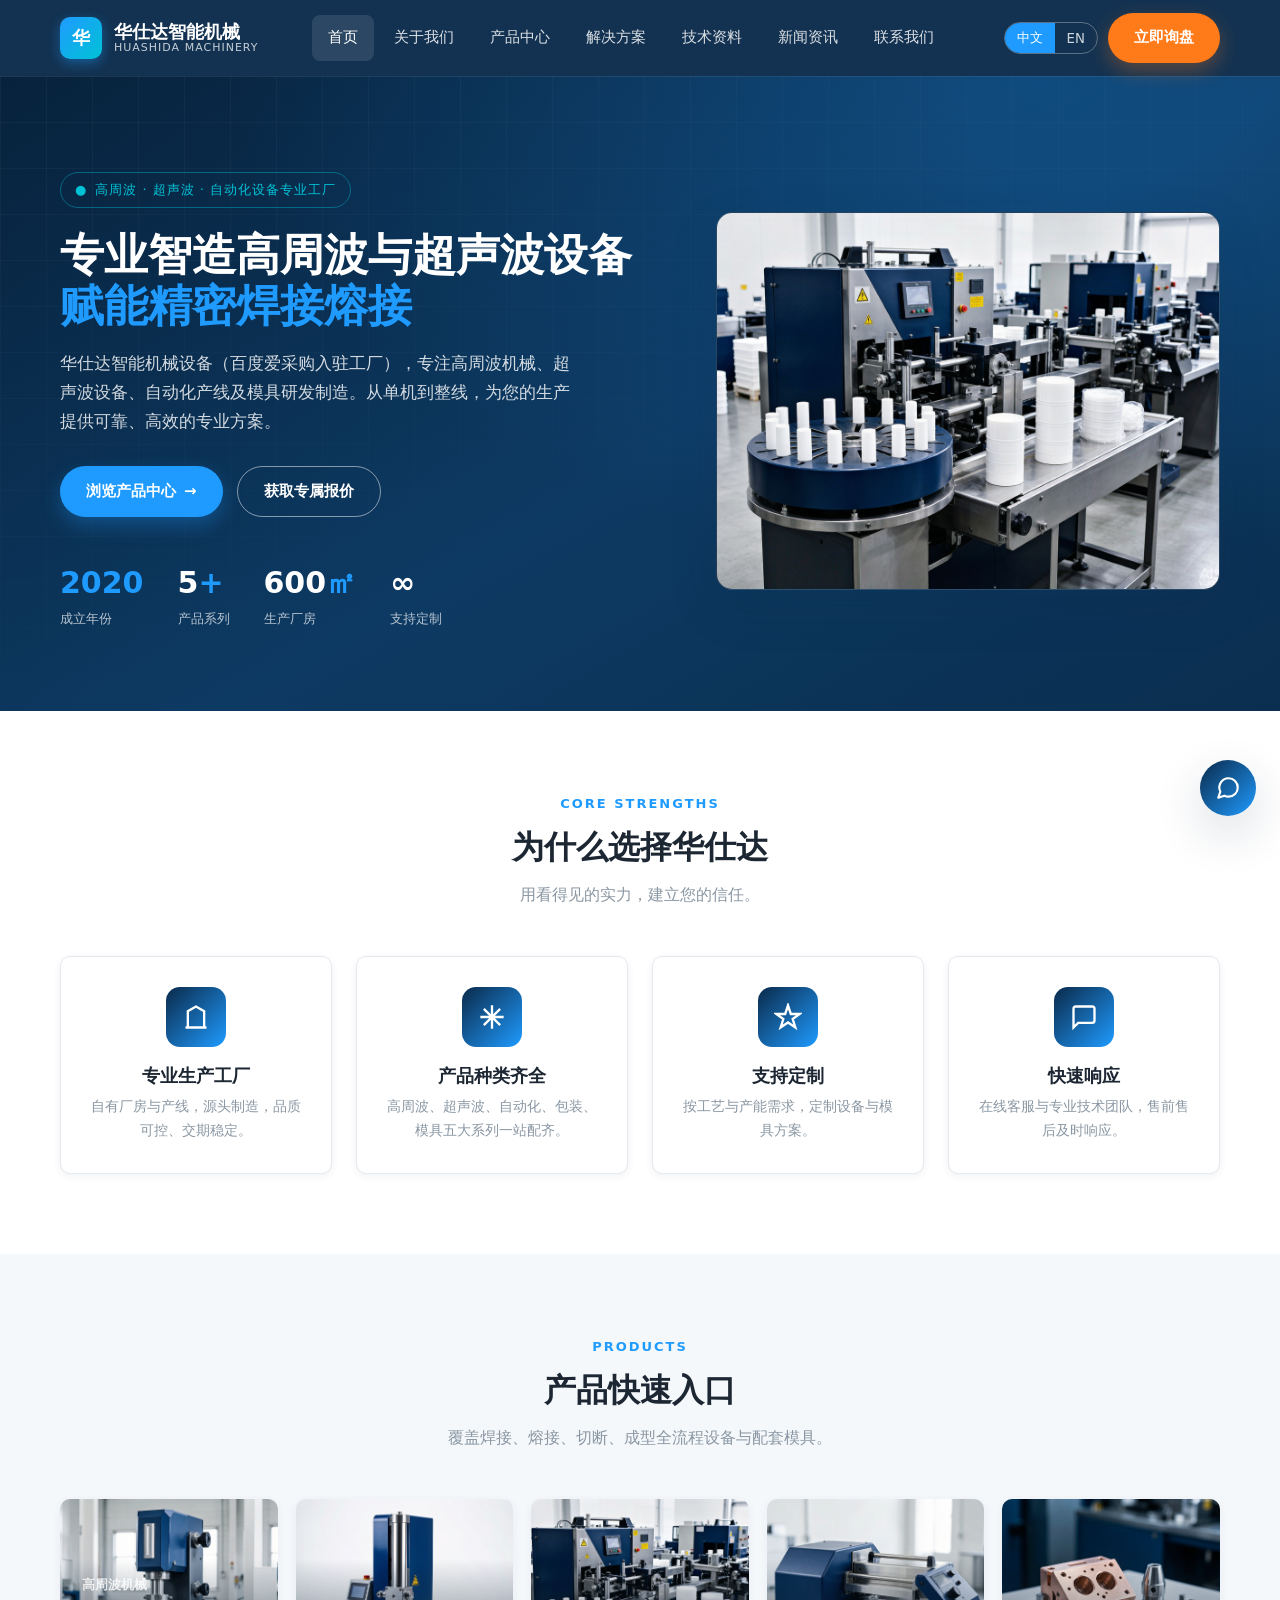
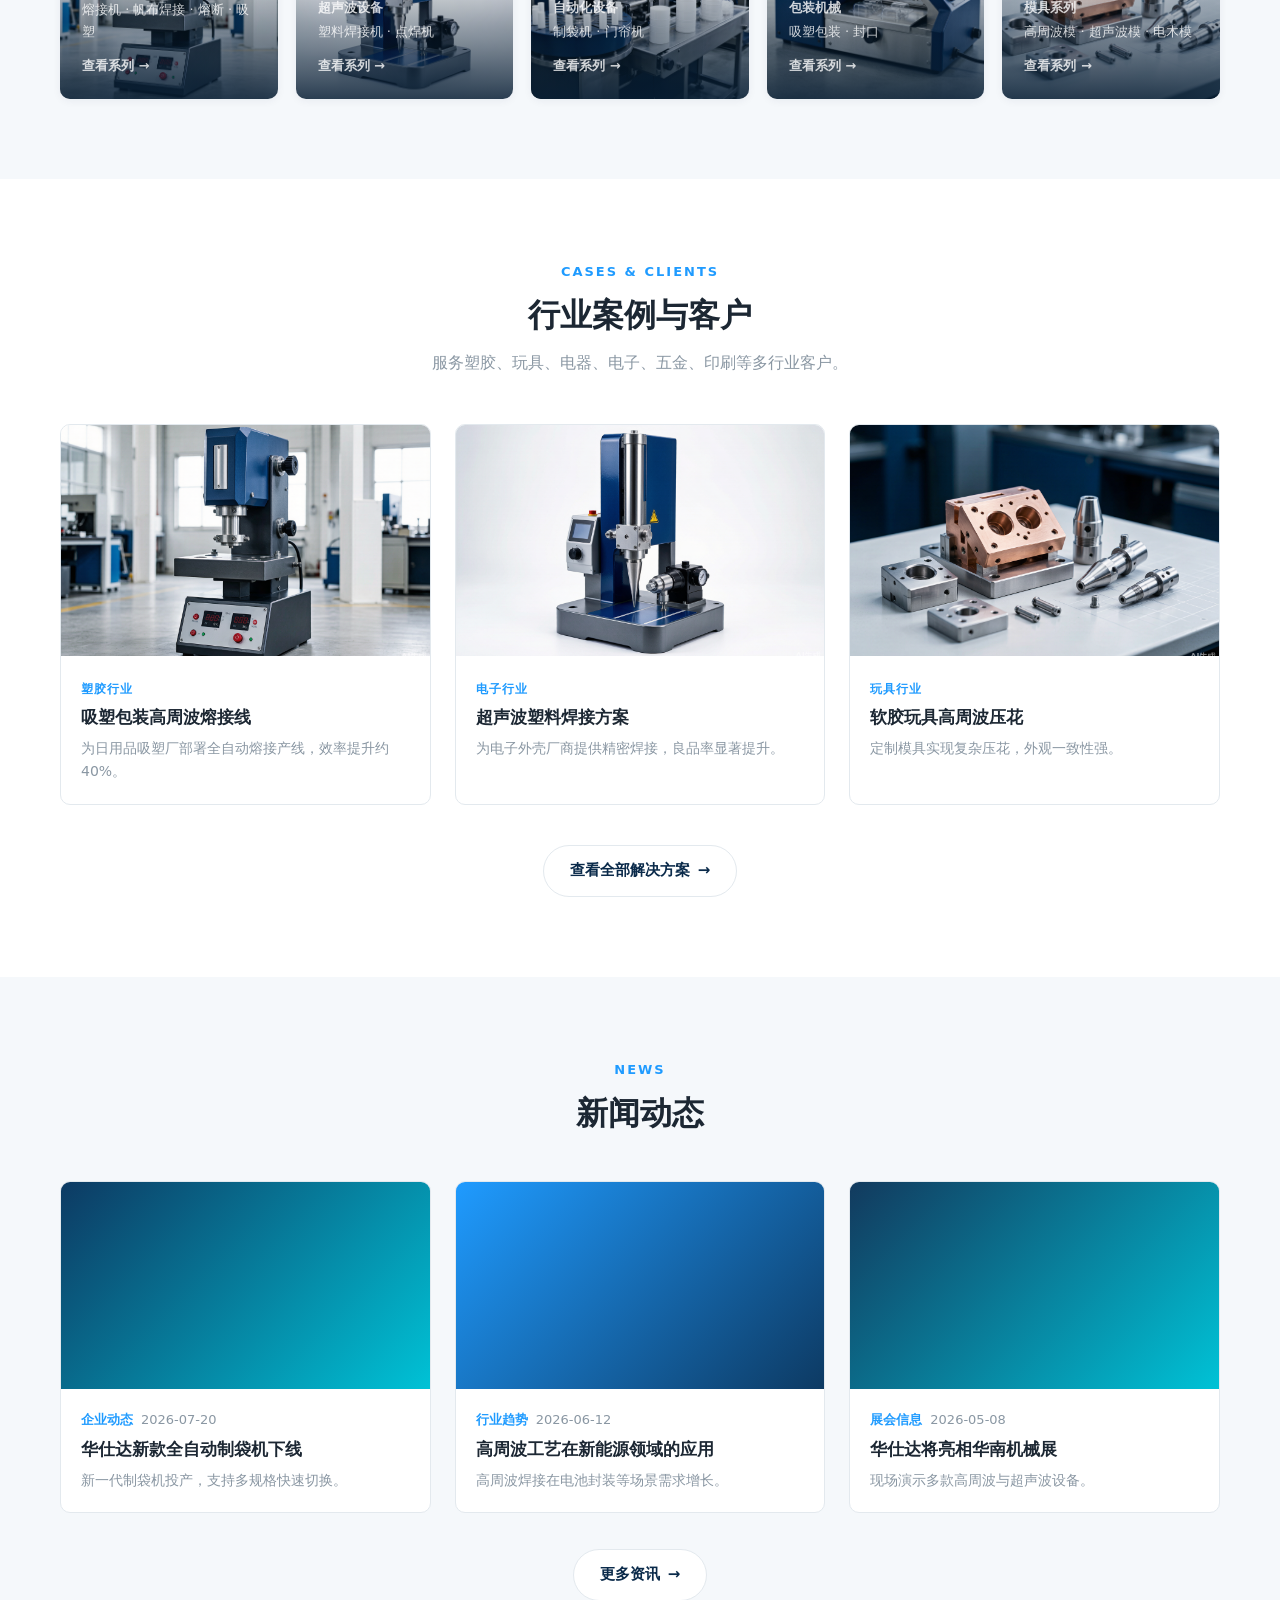
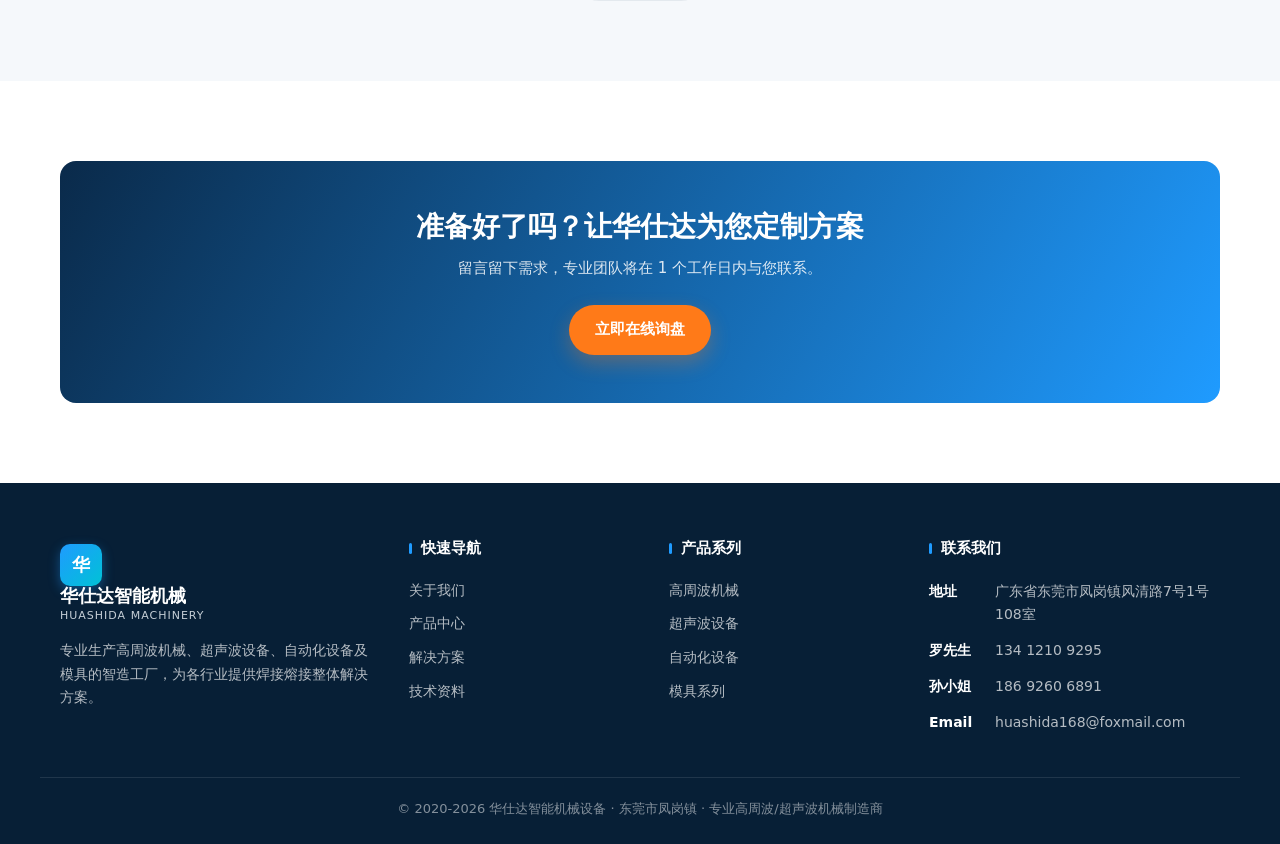
==== index.html @ db38413e "feat: 接入 Decap CMS 可视化后台，内容数据化(products/news/cases/settings)" ====
<!DOCTYPE html>
<html lang="zh-CN">
<head>
  <meta charset="UTF-8">
  <meta name="viewport" content="width=device-width, initial-scale=1.0">
  <title>华仕达智能机械设备 | 高周波/超声波机械与模具专业生产厂家</title>
  <meta name="keywords" content="高周波机械,超声波设备,自动化设备,模具,吸塑包装机,塑料焊接机,华仕达,东莞机械厂">
  <meta name="description" content="华仕达智能机械设备——专业生产高周波机械、超声波设备、自动化设备及各类模具的工厂。产品齐全、支持定制，为塑胶、玩具、电器、电子等行业提供焊接熔接解决方案。">
  <link rel="stylesheet" href="css/style.css">
</head>
<body class="lang-zh">

  <!-- ===== Header ===== -->
  <header class="site-header">
    <div class="container nav">
      <a class="brand" href="index.html">
        <span class="brand__logo">华</span>
        <span class="brand__name">华仕达智能机械<small>HUASHIDA MACHINERY</small></span>
      </a>
      <nav class="nav__menu" id="navMenu">
        <a href="index.html" class="is-active"><span data-zh>首页</span><span data-en>Home</span></a>
        <a href="about.html"><span data-zh>关于我们</span><span data-en>About</span></a>
        <a href="products.html"><span data-zh>产品中心</span><span data-en>Products</span></a>
        <a href="solutions.html"><span data-zh>解决方案</span><span data-en>Solutions</span></a>
        <a href="resources.html"><span data-zh>技术资料</span><span data-en>Resources</span></a>
        <a href="news.html"><span data-zh>新闻资讯</span><span data-en>News</span></a>
        <a href="contact.html"><span data-zh>联系我们</span><span data-en>Contact</span></a>
      </nav>
      <div class="nav__tools">
        <div class="lang-toggle" id="langToggle">
          <button data-lang="zh" class="is-active">中文</button>
          <button data-lang="en">EN</button>
        </div>
        <a href="contact.html" class="btn btn--accent"><span data-zh>立即询盘</span><span data-en>Inquiry</span></a>
        <button class="nav__toggle" id="navToggle" aria-label="菜单"><span></span><span></span><span></span></button>
      </div>
    </div>
  </header>

  <!-- ===== Hero ===== -->
  <section class="hero">
    <div class="container hero__grid">
      <div class="hero__text">
        <span class="hero__tag">● <span data-zh>高周波 · 超声波 · 自动化设备专业工厂</span><span data-en>HF / Ultrasonic / Automation Equipment Factory</span></span>
        <h1><span data-zh>专业智造高周波与超声波设备</span><span data-en>Professional HF &amp; Ultrasonic Machinery</span><br><span class="hl" data-zh>赋能精密焊接熔接</span><span class="hl" data-en>Empowering Precision Welding</span></h1>
        <p class="hero__sub"><span data-zh>华仕达智能机械设备（百度爱采购入驻工厂），专注高周波机械、超声波设备、自动化产线及模具研发制造。从单机到整线，为您的生产提供可靠、高效的专业方案。</span><span data-en>Huashida — a Baidu AiProcurement-listed factory — delivers HF welding machines, ultrasonic equipment, automation lines &amp; precision tooling; reliable, efficient solutions from single units to full production lines.</span></p>
        <div class="hero__actions">
          <a href="products.html" class="btn btn--primary"><span data-zh>浏览产品中心</span><span data-en>Explore Products</span> →</a>
          <a href="contact.html" class="btn btn--outline-light"><span data-zh>获取专属报价</span><span data-en>Get a Quote</span></a>
        </div>
        <div class="hero__stats">
          <div><div class="num"><span>2020</span></div><div class="lbl"><span data-zh>成立年份</span><span data-en>Established</span></div></div>
          <div><div class="num">5<span>+</span></div><div class="lbl"><span data-zh>产品系列</span><span data-en>Product Lines</span></div></div>
          <div><div class="num">600<span>㎡</span></div><div class="lbl"><span data-zh>生产厂房</span><span data-en>Workshop</span></div></div>
          <div><div class="num">∞<span></span></div><div class="lbl"><span data-zh>支持定制</span><span data-en>Custom Build</span></div></div>
        </div>
      </div>
      <div class="hero__visual">
        <img class="scene-svg" src="assets/images/automation.png" alt="华仕达智能机械自动化生产线实景">
      </div>
    </div>
  </section>

  <!-- ===== 核心优势 ===== -->
  <section class="section">
    <div class="container">
      <div class="section-head">
        <span class="eyebrow">CORE STRENGTHS</span>
        <h2><span data-zh>为什么选择华仕达</span><span data-en>Why Huashida</span></h2>
        <p><span data-zh>用看得见的实力，建立您的信任。</span><span data-en>Trust built on visible strength.</span></p>
      </div>
      <div class="adv-grid">
        <div class="adv-card">
          <div class="adv-card__icon">
            <svg width="28" height="28" viewBox="0 0 24 24" fill="none" stroke="currentColor" stroke-width="2"><path d="M3 21h18M5 21V7l7-4 7 4v14M9 9h.01M15 9h.01M9 13h.01M15 13h.01"/></svg>
          </div>
          <h3><span data-zh>专业生产工厂</span><span data-en>Factory Direct</span></h3>
          <p><span data-zh>自有厂房与产线，源头制造，品质可控、交期稳定。</span><span data-en>Own workshop &amp; lines — controllable quality, stable lead time.</span></p>
        </div>
        <div class="adv-card">
          <div class="adv-card__icon">
            <svg width="28" height="28" viewBox="0 0 24 24" fill="none" stroke="currentColor" stroke-width="2"><path d="M12 2v20M2 12h20M5 5l14 14M19 5L5 19"/></svg>
          </div>
          <h3><span data-zh>产品种类齐全</span><span data-en>Full Range</span></h3>
          <p><span data-zh>高周波、超声波、自动化、包装、模具五大系列一站配齐。</span><span data-en>HF, ultrasonic, automation, packaging &amp; tooling — all in one place.</span></p>
        </div>
        <div class="adv-card">
          <div class="adv-card__icon">
            <svg width="28" height="28" viewBox="0 0 24 24" fill="none" stroke="currentColor" stroke-width="2"><path d="M12 2l2.4 7.4H22l-6 4.3 2.3 7.3L12 16.7 5.7 21l2.3-7.3-6-4.3h7.6z"/></svg>
          </div>
          <h3><span data-zh>支持定制</span><span data-en>Custom Build</span></h3>
          <p><span data-zh>按工艺与产能需求，定制设备与模具方案。</span><span data-en>Tailored machines &amp; molds for your process and capacity.</span></p>
        </div>
        <div class="adv-card">
          <div class="adv-card__icon">
            <svg width="28" height="28" viewBox="0 0 24 24" fill="none" stroke="currentColor" stroke-width="2"><path d="M21 15a2 2 0 01-2 2H7l-4 4V5a2 2 0 012-2h14a2 2 0 012 2z"/></svg>
          </div>
          <h3><span data-zh>快速响应</span><span data-en>Fast Support</span></h3>
          <p><span data-zh>在线客服与专业技术团队，售前售后及时响应。</span><span data-en>Online service &amp; expert team — quick pre/post-sale response.</span></p>
        </div>
      </div>
    </div>
  </section>

  <!-- ===== 产品快速入口 ===== -->
  <section class="section section--soft">
    <div class="container">
      <div class="section-head">
        <span class="eyebrow">PRODUCTS</span>
        <h2><span data-zh>产品快速入口</span><span data-en>Product Categories</span></h2>
        <p><span data-zh>覆盖焊接、熔接、切断、成型全流程设备与配套模具。</span><span data-en>Full-process equipment &amp; tooling for welding, cutting and forming.</span></p>
      </div>
      <div class="cat-grid">
        <a class="cat-card" href="products.html#hf">
          <div class="cat-card__bg"><svg viewBox="0 0 200 200" preserveAspectRatio="none"><rect width="200" height="200" fill="#0d3a63"/><circle cx="160" cy="40" r="60" fill="#1f9bff" opacity=".25"/></svg></div>
          <div class="cat-card__ov"></div>
          <h3><span data-zh>高周波机械</span><span data-en>HF Machines</span></h3>
          <span><span data-zh>熔接机 · 帆布焊接 · 熔断 · 吸塑</span><span data-en>Welders · Canvas · Cutting · Blister</span></span>
          <i><span data-zh>查看系列 →</span><span data-en>View →</span></i>
        </a>
        <a class="cat-card" href="products.html#ultrasonic">
          <div class="cat-card__bg"><svg viewBox="0 0 200 200" preserveAspectRatio="none"><rect width="200" height="200" fill="#123a5e"/><circle cx="40" cy="160" r="60" fill="#00c2d6" opacity=".25"/></svg></div>
          <div class="cat-card__ov"></div>
          <h3><span data-zh>超声波设备</span><span data-en>Ultrasonic</span></h3>
          <span><span data-zh>塑料焊接机 · 点焊机</span><span data-en>Plastic Welder · Spot</span></span>
          <i><span data-zh>查看系列 →</span><span data-en>View →</span></i>
        </a>
        <a class="cat-card" href="products.html#auto">
          <div class="cat-card__bg"><svg viewBox="0 0 200 200" preserveAspectRatio="none"><rect width="200" height="200" fill="#0d3a63"/><circle cx="100" cy="100" r="70" fill="#1f9bff" opacity=".2"/></svg></div>
          <div class="cat-card__ov"></div>
          <h3><span data-zh>自动化设备</span><span data-en>Automation</span></h3>
          <span><span data-zh>制袋机 · 门帘机</span><span data-en>Bag Maker · Door</span></span>
          <i><span data-zh>查看系列 →</span><span data-en>View →</span></i>
        </a>
        <a class="cat-card" href="products.html#pack">
          <div class="cat-card__bg"><svg viewBox="0 0 200 200" preserveAspectRatio="none"><rect width="200" height="200" fill="#123a5e"/><circle cx="160" cy="160" r="60" fill="#00c2d6" opacity=".22"/></svg></div>
          <div class="cat-card__ov"></div>
          <h3><span data-zh>包装机械</span><span data-en>Packaging</span></h3>
          <span><span data-zh>吸塑包装 · 封口</span><span data-en>Blister Pack · Seal</span></span>
          <i><span data-zh>查看系列 →</span><span data-en>View →</span></i>
        </a>
        <a class="cat-card" href="products.html#mold">
          <div class="cat-card__bg"><svg viewBox="0 0 200 200" preserveAspectRatio="none"><rect width="200" height="200" fill="#0d3a63"/><circle cx="40" cy="40" r="60" fill="#1f9bff" opacity=".22"/></svg></div>
          <div class="cat-card__ov"></div>
          <h3><span data-zh>模具系列</span><span data-en>Tooling</span></h3>
          <span><span data-zh>高周波模 · 超声波模 · 电木模</span><span data-en>HF / Ultra / Bakelite</span></span>
          <i><span data-zh>查看系列 →</span><span data-en>View →</span></i>
        </a>
      </div>
    </div>
  </section>

  <!-- ===== 案例 / 客户预览 ===== -->
  <section class="section">
    <div class="container">
      <div class="section-head">
        <span class="eyebrow">CASES &amp; CLIENTS</span>
        <h2><span data-zh>行业案例与客户</span><span data-en>Cases &amp; Clients</span></h2>
        <p><span data-zh>服务塑胶、玩具、电器、电子、五金、印刷等多行业客户。</span><span data-en>Serving plastics, toys, appliances, electronics, hardware &amp; printing.</span></p>
      </div>
      <div class="case-grid">
        <div class="case-card">
          <div class="case-card__thumb"><svg viewBox="0 0 320 200" preserveAspectRatio="none"><rect width="320" height="200" fill="#0d3a63"/><rect x="40" y="60" width="240" height="90" rx="8" fill="#1f9bff" opacity=".3"/><circle cx="160" cy="105" r="30" fill="#00c2d6"/></svg></div>
          <div class="case-card__body">
            <span class="ind"><span data-zh>塑胶行业</span><span data-en>Plastics</span></span>
            <h3><span data-zh>吸塑包装高周波熔接线</span><span data-en>Blister Welding Line</span></h3>
            <p><span data-zh>为日用品吸塑厂部署全自动熔接产线，效率提升约40%。</span><span data-en>Auto welding line for a blister plant — ~40% efficiency gain.</span></p>
          </div>
        </div>
        <div class="case-card">
          <div class="case-card__thumb"><svg viewBox="0 0 320 200" preserveAspectRatio="none"><rect width="320" height="200" fill="#123a5e"/><rect x="60" y="50" width="60" height="100" rx="6" fill="#1f9bff" opacity=".35"/><rect x="140" y="70" width="60" height="80" rx="6" fill="#00c2d6" opacity=".5"/><rect x="220" y="90" width="50" height="60" rx="6" fill="#c5ced6"/></svg></div>
          <div class="case-card__body">
            <span class="ind"><span data-zh>电子行业</span><span data-en>Electronics</span></span>
            <h3><span data-zh>超声波塑料焊接方案</span><span data-en>Ultrasonic Welding</span></h3>
            <p><span data-zh>为电子外壳厂商提供精密焊接，良品率显著提升。</span><span data-en>Precision welding for enclosures — higher yield rate.</span></p>
          </div>
        </div>
        <div class="case-card">
          <div class="case-card__thumb"><svg viewBox="0 0 320 200" preserveAspectRatio="none"><rect width="320" height="200" fill="#0d3a63"/><path d="M40 150 L110 70 L180 150 Z" fill="#1f9bff" opacity=".3"/><path d="M150 150 L220 80 L290 150 Z" fill="#00c2d6" opacity=".45"/></svg></div>
          <div class="case-card__body">
            <span class="ind"><span data-zh>玩具行业</span><span data-en>Toys</span></span>
            <h3><span data-zh>软胶玩具高周波压花</span><span data-en>Soft Toy Embossing</span></h3>
            <p><span data-zh>定制模具实现复杂压花，外观一致性强。</span><span data-en>Custom molds for complex embossing with consistent finish.</span></p>
          </div>
        </div>
      </div>

      <div style="text-align:center;margin-top:40px">
        <a href="solutions.html" class="btn btn--ghost"><span data-zh>查看全部解决方案</span><span data-en>All Solutions</span> →</a>
      </div>
    </div>
  </section>

  <!-- ===== 新闻动态摘要 ===== -->
  <section class="section section--soft">
    <div class="container">
      <div class="section-head">
        <span class="eyebrow">NEWS</span>
        <h2><span data-zh>新闻动态</span><span data-en>Latest News</span></h2>
      </div>
      <div class="news-grid">
        <div class="news-card">
          <div class="news-card__thumb"></div>
          <div class="news-card__body">
            <div class="news-card__meta"><span class="tag"><span data-zh>企业动态</span><span data-en>News</span></span>2026-07-20</div>
            <h3><span data-zh>华仕达新款全自动制袋机下线</span><span data-en>New Auto Bag Maker Released</span></h3>
            <p><span data-zh>新一代制袋机投产，支持多规格快速切换。</span><span data-en>New bag maker supports fast multi-spec switching.</span></p>
          </div>
        </div>
        <div class="news-card">
          <div class="news-card__thumb" style="background:linear-gradient(135deg,#1f9bff,#0d3a63)"></div>
          <div class="news-card__body">
            <div class="news-card__meta"><span class="tag"><span data-zh>行业趋势</span><span data-en>Trend</span></span>2026-06-12</div>
            <h3><span data-zh>高周波工艺在新能源领域的应用</span><span data-en>HF in New Energy</span></h3>
            <p><span data-zh>高周波焊接在电池封装等场景需求增长。</span><span data-en>HF welding demand grows in battery packaging.</span></p>
          </div>
        </div>
        <div class="news-card">
          <div class="news-card__thumb" style="background:linear-gradient(135deg,#123a5e,#00c2d6)"></div>
          <div class="news-card__body">
            <div class="news-card__meta"><span class="tag"><span data-zh>展会信息</span><span data-en>Expo</span></span>2026-05-08</div>
            <h3><span data-zh>华仕达将亮相华南机械展</span><span data-en>At South China Machinery Expo</span></h3>
            <p><span data-zh>现场演示多款高周波与超声波设备。</span><span data-en>Live demos of HF &amp; ultrasonic machines on site.</span></p>
          </div>
        </div>
      </div>
      <div style="text-align:center;margin-top:36px">
        <a href="news.html" class="btn btn--ghost"><span data-zh>更多资讯</span><span data-en>More News</span> →</a>
      </div>
    </div>
  </section>

  <!-- ===== CTA ===== -->
  <section class="section">
    <div class="container">
      <div class="cta-band">
        <h2><span data-zh>准备好了吗？让华仕达为您定制方案</span><span data-en>Ready? Let Huashida Build Your Solution</span></h2>
        <p><span data-zh>留言留下需求，专业团队将在 1 个工作日内与您联系。</span><span data-en>Leave your request — our team replies within 1 business day.</span></p>
        <a href="contact.html" class="btn btn--accent"><span data-zh>立即在线询盘</span><span data-en>Inquire Now</span></a>
      </div>
    </div>
  </section>

  <!-- ===== Footer ===== -->
  <footer class="site-footer">
    <div class="container footer-grid">
      <div class="footer-about">
        <a class="brand" href="index.html" style="color:#fff">
          <span class="brand__logo">华</span>
          <span class="brand__name">华仕达智能机械<small>HUASHIDA MACHINERY</small></span>
        </a>
        <p><span data-zh>专业生产高周波机械、超声波设备、自动化设备及模具的智造工厂，为各行业提供焊接熔接整体解决方案。</span><span data-en>A smart factory for HF machines, ultrasonic equipment, automation and tooling.</span></p>
      </div>
      <div>
        <h4><span data-zh>快速导航</span><span data-en>Navigation</span></h4>
        <a href="about.html"><span data-zh>关于我们</span><span data-en>About</span></a>
        <a href="products.html"><span data-zh>产品中心</span><span data-en>Products</span></a>
        <a href="solutions.html"><span data-zh>解决方案</span><span data-en>Solutions</span></a>
        <a href="resources.html"><span data-zh>技术资料</span><span data-en>Resources</span></a>
      </div>
      <div>
        <h4><span data-zh>产品系列</span><span data-en>Products</span></h4>
        <a href="products.html#hf"><span data-zh>高周波机械</span><span data-en>HF Machines</span></a>
        <a href="products.html#ultrasonic"><span data-zh>超声波设备</span><span data-en>Ultrasonic</span></a>
        <a href="products.html#auto"><span data-zh>自动化设备</span><span data-en>Automation</span></a>
        <a href="products.html#mold"><span data-zh>模具系列</span><span data-en>Tooling</span></a>
      </div>
      <div class="footer-contact">
        <h4><span data-zh>联系我们</span><span data-en>Contact</span></h4>
        <div class="row"><b><span data-zh>地址</span><span data-en>Addr</span></b><span><span data-zh>广东东莞凤岗镇</span><span data-en>Fenggang, Dongguan, GD</span></span></div>
        <div class="row"><b><span data-zh>罗先生</span><span data-en>Mr. Luo</span></b><span>134 1210 9295</span></div>
        <div class="row"><b><span data-zh>孙小姐</span><span data-en>Ms. Sun</span></b><span>186 9260 6891</span></div>
        <div class="row"><b>Email</b><span>huashida168@foxmail.com</span></div>
      </div>
    </div>
    <div class="container footer-bottom">
      <span data-zh>© 2020-2026 华仕达智能机械设备 · 东莞市凤岗镇 · 专业高周波/超声波机械制造商</span><span data-en>© 2020-2026 Huashida Machinery · Fenggang, Dongguan · HF/Ultrasonic Maker</span>
    </div>
  </footer>

  <!-- 询盘弹窗 -->
  <div class="modal-mask" id="inquiryModal">
    <div class="modal">
      <button class="modal__close" data-close="inquiryModal">&times;</button>
      <h3><span data-zh>产品询盘</span><span data-en>Product Inquiry</span></h3>
      <p class="sub"><span data-zh>留下联系方式，我们尽快与您对接。</span><span data-en>Leave your contact — we'll reach you soon.</span></p>
      <span class="prod-name" id="modalProdName"></span>
      <form id="inquiryForm">
        <div class="field"><label><span data-zh>姓名</span><span data-en>Name</span> <span class="req">*</span></label><input name="name" required></div>
        <div class="field"><label><span data-zh>电话/微信</span><span data-en>Phone</span> <span class="req">*</span></label><input name="phone" required></div>
        <div class="field"><label><span data-zh>需求说明</span><span data-en>Requirement</span></label><textarea name="msg" placeholder=""></textarea></div>
        <button type="submit" class="btn btn--primary btn--block"><span data-zh>提交询盘</span><span data-en>Submit</span></button>
      </form>
    </div>
  </div>

  <button class="to-top" id="toTop" aria-label="返回顶部">↑</button>
  <div class="toast" id="toast"></div>

  <script src="js/cms.js"></script>
  <script src="js/main.js"></script>
</body>
</html>
---- css/style.css ----
/* ============================================================
   华仕达智能机械设备 · 全局样式
   配色：深蓝 + 金属灰/银灰 + 科技蓝点缀
   设计调性：专业、沉稳、科技感
   ============================================================ */

:root {
  /* 主色 */
  --c-deep: #0a2a4a;          /* 深蓝 */
  --c-deep-2: #0d3a63;        /* 深蓝次级 */
  --c-navy: #123a5e;          /* 导航蓝 */
  --c-steel: #6b7c8c;         /* 金属灰 */
  --c-silver: #c5ced6;        /* 银灰 */
  --c-silver-2: #e8edf1;      /* 浅银灰背景 */
  --c-tech: #1f9bff;          /* 科技蓝 */
  --c-tech-2: #00c2d6;        /* 青蓝点缀 */
  --c-accent: #ff7a18;        /* 行动强调(询价/CTA) */

  --c-ink: #1c2733;           /* 正文深色 */
  --c-body: #46535f;          /* 正文 */
  --c-muted: #8a97a3;         /* 次要文字 */
  --c-line: #e3e9ee;          /* 分割线 */
  --c-bg: #ffffff;
  --c-bg-soft: #f5f8fb;       /* 浅灰蓝背景 */

  --shadow-sm: 0 2px 8px rgba(16, 42, 74, .06);
  --shadow: 0 8px 24px rgba(16, 42, 74, .10);
  --shadow-lg: 0 18px 48px rgba(16, 42, 74, .16);

  --radius: 10px;
  --radius-lg: 16px;
  --container: 1200px;

  --header-h: 76px;
  --ff: "Segoe UI", "PingFang SC", "Microsoft YaHei", "Hiragino Sans GB", system-ui, -apple-system, sans-serif;
}

/* ---------- Reset ---------- */
* { margin: 0; padding: 0; box-sizing: border-box; }
html { scroll-behavior: smooth; }
body {
  font-family: var(--ff);
  color: var(--c-body);
  background: var(--c-bg);
  line-height: 1.7;
  font-size: 15px;
  -webkit-font-smoothing: antialiased;
}
img { max-width: 100%; display: block; }
a { color: inherit; text-decoration: none; }
ul { list-style: none; }
h1, h2, h3, h4 { color: var(--c-ink); line-height: 1.25; font-weight: 700; }
button { font-family: inherit; cursor: pointer; border: none; background: none; }
input, textarea, select { font-family: inherit; font-size: 15px; }

/* ---------- Layout ---------- */
.container { width: 100%; max-width: var(--container); margin: 0 auto; padding: 0 20px; }
.section { padding: 80px 0; }
.section--soft { background: var(--c-bg-soft); }
.section--deep { background: linear-gradient(160deg, var(--c-deep) 0%, var(--c-deep-2) 100%); color: #fff; }

.section-head { text-align: center; max-width: 760px; margin: 0 auto 48px; }
.section-head .eyebrow {
  display: inline-block; color: var(--c-tech); font-weight: 700; letter-spacing: 2px;
  font-size: 13px; text-transform: uppercase; margin-bottom: 12px;
}
.section-head h2 { font-size: 32px; margin-bottom: 14px; }
.section-head p { color: var(--c-muted); font-size: 16px; }
.section--deep .section-head p { color: rgba(255,255,255,.7); }
.section--deep .section-head h2 { color: #fff; }

/* ---------- Buttons ---------- */
.btn {
  display: inline-flex; align-items: center; gap: 8px;
  padding: 12px 26px; border-radius: 999px; font-weight: 600; font-size: 15px;
  transition: all .25s ease; white-space: nowrap;
}
.btn--primary { background: var(--c-tech); color: #fff; box-shadow: 0 8px 20px rgba(31,155,255,.3); }
.btn--primary:hover { background: #0e87ee; transform: translateY(-2px); box-shadow: 0 12px 26px rgba(31,155,255,.4); }
.btn--accent { background: var(--c-accent); color: #fff; box-shadow: 0 8px 20px rgba(255,122,24,.3); }
.btn--accent:hover { background: #f06a08; transform: translateY(-2px); }
.btn--ghost { border: 1.5px solid var(--c-silver); color: var(--c-ink); }
.btn--ghost:hover { border-color: var(--c-tech); color: var(--c-tech); }
.btn--light { background: #fff; color: var(--c-deep); }
.btn--light:hover { background: var(--c-silver-2); }
.btn--outline-light { border: 1.5px solid rgba(255,255,255,.5); color: #fff; }
.btn--outline-light:hover { background: rgba(255,255,255,.12); }
.btn--block { width: 100%; justify-content: center; }

/* ---------- Header ---------- */
.site-header {
  position: sticky; top: 0; z-index: 100;
  background: rgba(10,42,74,.96);
  backdrop-filter: blur(8px);
  color: #fff;
  box-shadow: 0 1px 0 rgba(255,255,255,.06);
}
.nav { display: flex; align-items: center; justify-content: space-between; height: var(--header-h); }
.brand { display: flex; align-items: center; gap: 12px; }
.brand__logo {
  width: 42px; height: 42px; border-radius: 10px;
  background: linear-gradient(135deg, var(--c-tech), var(--c-tech-2));
  display: grid; place-items: center; color: #fff; font-weight: 800; font-size: 18px;
  box-shadow: 0 4px 12px rgba(31,155,255,.4);
}
.brand__name { font-size: 18px; font-weight: 700; color: #fff; line-height: 1.1; }
.brand__name small { display: block; font-size: 11px; font-weight: 500; color: var(--c-silver); letter-spacing: 1px; }

.nav__menu { display: flex; align-items: center; gap: 4px; }
.nav__menu a {
  padding: 10px 16px; border-radius: 8px; font-size: 15px; font-weight: 500;
  color: rgba(255,255,255,.85); transition: all .2s;
}
.nav__menu a:hover, .nav__menu a.is-active { color: #fff; background: rgba(255,255,255,.1); }

.nav__tools { display: flex; align-items: center; gap: 10px; }
.lang-toggle {
  display: flex; border: 1px solid rgba(255,255,255,.3); border-radius: 999px; overflow: hidden;
  font-size: 13px;
}
.lang-toggle button { padding: 6px 12px; color: rgba(255,255,255,.8); }
.lang-toggle button.is-active { background: var(--c-tech); color: #fff; }

.nav__toggle { display: none; flex-direction: column; gap: 5px; padding: 8px; }
.nav__toggle span { width: 24px; height: 2px; background: #fff; border-radius: 2px; transition: .3s; }

/* ---------- Hero ---------- */
.hero {
  position: relative; padding: 96px 0 80px;
  background:
    radial-gradient(ellipse at 80% 0%, rgba(31,155,255,.22), transparent 55%),
    linear-gradient(150deg, #07223c 0%, #0d3a63 55%, #0a2e4f 100%);
  color: #fff; overflow: hidden;
}
.hero::after {
  content: ""; position: absolute; inset: 0;
  background-image:
    linear-gradient(rgba(255,255,255,.04) 1px, transparent 1px),
    linear-gradient(90deg, rgba(255,255,255,.04) 1px, transparent 1px);
  background-size: 46px 46px;
  mask-image: linear-gradient(160deg, #000, transparent 70%);
  pointer-events: none;
}
.hero__grid { position: relative; display: grid; grid-template-columns: 1.1fr .9fr; gap: 40px; align-items: center; z-index: 2; }
.hero__tag {
  display: inline-flex; align-items: center; gap: 8px; font-size: 13px; letter-spacing: 1px;
  color: var(--c-tech-2); border: 1px solid rgba(0,194,214,.4); padding: 6px 14px; border-radius: 999px; margin-bottom: 22px;
}
.hero h1 { font-size: 44px; line-height: 1.15; color: #fff; margin-bottom: 18px; }
.hero h1 .hl { color: var(--c-tech); }
.hero__sub { font-size: 17px; color: rgba(255,255,255,.82); max-width: 520px; margin-bottom: 30px; }
.hero__actions { display: flex; gap: 14px; flex-wrap: wrap; }
.hero__stats { display: flex; gap: 34px; margin-top: 40px; }
.hero__stats .num { font-size: 30px; font-weight: 800; color: #fff; }
.hero__stats .num span { color: var(--c-tech); }
.hero__stats .lbl { font-size: 13px; color: rgba(255,255,255,.7); }

.hero__visual {
  position: relative; border-radius: var(--radius-lg); overflow: hidden;
  border: 1px solid rgba(255,255,255,.12);
  background: linear-gradient(160deg, #0e3a60, #07223c);
  aspect-ratio: 4/3; box-shadow: var(--shadow-lg);
}
.hero__visual .scene-svg, .hero__visual img { width: 100%; height: 100%; object-fit: cover; display: block; }

/* ---------- Advantage cards ---------- */
.adv-grid { display: grid; grid-template-columns: repeat(4, 1fr); gap: 24px; }
.adv-card {
  background: #fff; border: 1px solid var(--c-line); border-radius: var(--radius);
  padding: 30px 26px; text-align: center; transition: all .25s; box-shadow: var(--shadow-sm);
}
.adv-card:hover { transform: translateY(-6px); box-shadow: var(--shadow); border-color: var(--c-tech); }
.adv-card__icon {
  width: 60px; height: 60px; margin: 0 auto 18px; border-radius: 14px;
  background: linear-gradient(135deg, var(--c-deep), var(--c-tech));
  display: grid; place-items: center; color: #fff;
}
.adv-card h3 { font-size: 18px; margin-bottom: 8px; }
.adv-card p { color: var(--c-muted); font-size: 14px; }

/* ---------- Product quick nav ---------- */
.cat-grid { display: grid; grid-template-columns: repeat(5, 1fr); gap: 18px; }
.cat-card {
  position: relative; border-radius: var(--radius); overflow: hidden; min-height: 200px;
  display: flex; flex-direction: column; justify-content: flex-end; padding: 22px;
  color: #fff; transition: transform .3s; box-shadow: var(--shadow-sm);
}
.cat-card:hover { transform: translateY(-6px); }
.cat-card__bg { position: absolute; inset: 0; z-index: 0; }
.cat-card__bg svg { display: none; }
.cat-card__bg { background-size: cover; background-position: center; background-color: var(--c-deep-2); }
/* 首页产品入口背景图（按分类顺序） */
.cat-grid > a:nth-child(1) .cat-card__bg { background-image: url(../assets/images/hf-machine.png); }
.cat-grid > a:nth-child(2) .cat-card__bg { background-image: url(../assets/images/ultrasonic.png); }
.cat-grid > a:nth-child(3) .cat-card__bg { background-image: url(../assets/images/automation.png); }
.cat-grid > a:nth-child(4) .cat-card__bg { background-image: url(../assets/images/packaging.png); }
.cat-grid > a:nth-child(5) .cat-card__bg { background-image: url(../assets/images/tooling.png); }
.cat-card__ov { position: absolute; inset: 0; background: linear-gradient(180deg, transparent 30%, rgba(7,30,52,.85)); z-index: 1; }
.cat-card h3 { position: relative; z-index: 2; font-size: 18px; margin-bottom: 4px; }
.cat-card span { position: relative; z-index: 2; font-size: 13px; color: rgba(255,255,255,.8); }
.cat-card i { position: relative; z-index: 2; margin-top: 12px; font-style: normal; color: var(--c-tech-2); font-size: 13px; font-weight: 600; }

/* ---------- Case / client preview ---------- */
.case-grid { display: grid; grid-template-columns: repeat(3, 1fr); gap: 24px; }
.case-card {
  border: 1px solid var(--c-line); border-radius: var(--radius); overflow: hidden; background: #fff;
  transition: all .25s;
}
.case-card:hover { box-shadow: var(--shadow); transform: translateY(-4px); }
.case-card__thumb { aspect-ratio: 16/10; background: linear-gradient(135deg, #123a5e, #1f9bff); position: relative; overflow: hidden; }
.case-card__thumb svg { display: none; }
.case-card__thumb { background-size: cover; background-position: center; background-color: var(--c-deep-2); }
/* 首页案例卡背景图（按行业顺序复用系列图） */
.case-grid > .case-card:nth-child(1) .case-card__thumb { background-image: url(../assets/images/hf-machine.png); }
.case-grid > .case-card:nth-child(2) .case-card__thumb { background-image: url(../assets/images/ultrasonic.png); }
.case-grid > .case-card:nth-child(3) .case-card__thumb { background-image: url(../assets/images/tooling.png); }
.case-card__body { padding: 20px; }
.case-card__body .ind { font-size: 12px; color: var(--c-tech); font-weight: 700; letter-spacing: 1px; }
.case-card__body h3 { font-size: 17px; margin: 6px 0 8px; }
.case-card__body p { font-size: 14px; color: var(--c-muted); }

/* logo strip */
.logo-strip { display: flex; flex-wrap: wrap; gap: 18px; justify-content: center; align-items: center; margin-top: 10px; }
.logo-strip .logo-item {
  background: #fff; border: 1px solid var(--c-line); border-radius: 10px;
  padding: 16px 26px; font-weight: 700; color: var(--c-steel); min-width: 130px; text-align: center;
  box-shadow: var(--shadow-sm);
}

/* ---------- News list ---------- */
.news-grid { display: grid; grid-template-columns: repeat(3, 1fr); gap: 24px; }
.news-card { border: 1px solid var(--c-line); border-radius: var(--radius); overflow: hidden; background: #fff; transition: all .25s; }
.news-card:hover { box-shadow: var(--shadow); transform: translateY(-4px); }
.news-card__thumb { aspect-ratio: 16/9; background: linear-gradient(135deg, #0d3a63, #00c2d6); }
.news-card__body { padding: 20px; }
.news-card__meta { font-size: 13px; color: var(--c-muted); margin-bottom: 8px; }
.news-card__meta .tag { color: var(--c-tech); font-weight: 700; margin-right: 8px; }
.news-card__body h3 { font-size: 17px; margin-bottom: 8px; }
.news-card__body p { font-size: 14px; color: var(--c-muted); }

/* ---------- CTA band ---------- */
.cta-band { background: linear-gradient(120deg, var(--c-deep), var(--c-tech)); color: #fff; border-radius: var(--radius-lg); padding: 48px; text-align: center; }
.cta-band h2 { color: #fff; font-size: 28px; margin-bottom: 12px; }
.cta-band p { color: rgba(255,255,255,.85); margin-bottom: 24px; }

/* ---------- Footer ---------- */
.site-footer { background: #071f36; color: rgba(255,255,255,.7); padding: 56px 0 24px; }
.footer-grid { display: grid; grid-template-columns: 1.4fr 1fr 1fr 1.3fr; gap: 36px; }
.footer-grid h4 { color: #fff; font-size: 15px; margin-bottom: 16px; position: relative; padding-left: 12px; }
.footer-grid h4::before { content: ""; position: absolute; left: 0; top: 4px; bottom: 4px; width: 3px; background: var(--c-tech); border-radius: 2px; }
.footer-grid a { display: block; padding: 5px 0; font-size: 14px; color: rgba(255,255,255,.7); transition: color .2s; }
.footer-grid a:hover { color: var(--c-tech); }
.footer-about p { font-size: 14px; margin: 12px 0; }
.footer-contact .row { display: flex; gap: 10px; align-items: flex-start; font-size: 14px; padding: 6px 0; }
.footer-contact .row b { color: #fff; font-weight: 600; min-width: 56px; }
.footer-bottom { border-top: 1px solid rgba(255,255,255,.1); margin-top: 36px; padding-top: 20px; text-align: center; font-size: 13px; color: rgba(255,255,255,.5); }

/* ============================================================
   内页通用
   ============================================================ */
.page-hero {
  background: linear-gradient(150deg, #07223c 0%, #0d3a63 100%);
  color: #fff; padding: 64px 0 56px; position: relative; overflow: hidden;
}
.page-hero::after {
  content: ""; position: absolute; inset: 0;
  background-image: linear-gradient(rgba(255,255,255,.04) 1px, transparent 1px), linear-gradient(90deg, rgba(255,255,255,.04) 1px, transparent 1px);
  background-size: 44px 44px; mask-image: linear-gradient(160deg, #000, transparent 70%);
}
.page-hero .container { position: relative; z-index: 2; }
.page-hero h1 { color: #fff; font-size: 36px; margin-bottom: 10px; }
.page-hero p { color: rgba(255,255,255,.78); max-width: 640px; }
.breadcrumb { font-size: 13px; color: var(--c-tech-2); margin-bottom: 14px; }
.breadcrumb a:hover { text-decoration: underline; }

/* ---------- About timeline ---------- */
.timeline { position: relative; max-width: 860px; margin: 0 auto; padding-left: 28px; }
.timeline::before { content: ""; position: absolute; left: 7px; top: 6px; bottom: 6px; width: 2px; background: var(--c-silver); }
.tl-item { position: relative; padding: 0 0 34px 26px; }
.tl-item::before { content: ""; position: absolute; left: -28px; top: 4px; width: 16px; height: 16px; border-radius: 50%; background: var(--c-tech); border: 3px solid #fff; box-shadow: 0 0 0 3px rgba(31,155,255,.25); }
.tl-item .yr { font-weight: 800; color: var(--c-deep); font-size: 17px; }
.tl-item h3 { font-size: 16px; margin: 4px 0 6px; }
.tl-item p { color: var(--c-muted); font-size: 14px; }

/* ---------- Stat row ---------- */
.stat-row { display: grid; grid-template-columns: repeat(4, 1fr); gap: 20px; margin-top: 8px; }
.stat-box { background: #fff; border: 1px solid var(--c-line); border-radius: var(--radius); padding: 26px; text-align: center; box-shadow: var(--shadow-sm); }
.stat-box .n { font-size: 34px; font-weight: 800; color: var(--c-tech); }
.stat-box .t { font-size: 14px; color: var(--c-muted); margin-top: 6px; }

/* ---------- Feature list ---------- */
.feature-row { display: grid; grid-template-columns: repeat(3, 1fr); gap: 22px; }
.feature-card { display: flex; gap: 16px; padding: 22px; border: 1px solid var(--c-line); border-radius: var(--radius); background: #fff; }
.feature-card .ic { flex: 0 0 46px; height: 46px; border-radius: 12px; background: var(--c-bg-soft); color: var(--c-tech); display: grid; place-items: center; }
.feature-card h3 { font-size: 16px; margin-bottom: 4px; }
.feature-card p { font-size: 14px; color: var(--c-muted); }

/* ---------- Qualification badges ---------- */
.badge-grid { display: grid; grid-template-columns: repeat(4, 1fr); gap: 18px; }
.badge-card { background: #fff; border: 1px solid var(--c-line); border-radius: var(--radius); padding: 26px 20px; text-align: center; box-shadow: var(--shadow-sm); }
.badge-card .medal { width: 64px; height: 64px; margin: 0 auto 14px; border-radius: 50%; background: linear-gradient(135deg, var(--c-deep), var(--c-tech)); display: grid; place-items: center; color: #fff; }
.badge-card h4 { font-size: 15px; margin-bottom: 4px; }
.badge-card p { font-size: 13px; color: var(--c-muted); }

/* ---------- Team ---------- */
.team-grid { display: grid; grid-template-columns: repeat(4, 1fr); gap: 22px; }
.team-card { background: #fff; border: 1px solid var(--c-line); border-radius: var(--radius); overflow: hidden; text-align: center; box-shadow: var(--shadow-sm); }
.team-card__avatar { aspect-ratio: 1; background: linear-gradient(135deg, #123a5e, #1f9bff); display: grid; place-items: center; color: #fff; font-size: 34px; font-weight: 800; }
.team-card__body { padding: 18px; }
.team-card__body h3 { font-size: 16px; }
.team-card__body .role { color: var(--c-tech); font-size: 13px; font-weight: 600; }
.team-card__body p { color: var(--c-muted); font-size: 13px; margin-top: 6px; }

/* ---------- Product detail cards ---------- */
.product-grid { display: grid; grid-template-columns: repeat(3, 1fr); gap: 24px; }
.product-card { border: 1px solid var(--c-line); border-radius: var(--radius); overflow: hidden; background: #fff; transition: all .25s; display: flex; flex-direction: column; }
.product-card:hover { box-shadow: var(--shadow); transform: translateY(-4px); border-color: var(--c-tech); }
.product-card__thumb { aspect-ratio: 4/3; background-color: var(--c-deep-2); position: relative; background-size: cover; background-position: center; }
.product-card__thumb svg { display: none; }
/* 真实产品图：按系列替换占位 SVG（AI 生成实景图） */
.product-card[data-cat="hf"] .product-card__thumb { background-image: url(../assets/images/hf-machine.png); }
.product-card[data-cat="ultrasonic"] .product-card__thumb { background-image: url(../assets/images/ultrasonic.png); }
.product-card[data-cat="auto"] .product-card__thumb { background-image: url(../assets/images/automation.png); }
.product-card[data-cat="pack"] .product-card__thumb { background-image: url(../assets/images/packaging.png); }
.product-card[data-cat="mold"] .product-card__thumb { background-image: url(../assets/images/tooling.png); }
.product-card__body { padding: 20px; display: flex; flex-direction: column; flex: 1; }
.product-card__body .cat-tag { font-size: 12px; color: var(--c-tech); font-weight: 700; }
.product-card__body h3 { font-size: 17px; margin: 6px 0 8px; }
.product-card__body p { font-size: 14px; color: var(--c-muted); margin-bottom: 16px; flex: 1; }
.product-card__body .actions { display: flex; gap: 10px; }
.product-card__body .actions .btn { flex: 1; padding: 10px 14px; font-size: 14px; justify-content: center; }

/* ---------- Tabs (product categories) ---------- */
.tabs { display: flex; flex-wrap: wrap; gap: 10px; justify-content: center; margin-bottom: 36px; }
.tab-btn { padding: 10px 22px; border-radius: 999px; border: 1px solid var(--c-line); background: #fff; color: var(--c-body); font-weight: 600; transition: all .2s; }
.tab-btn.is-active, .tab-btn:hover { background: var(--c-tech); color: #fff; border-color: var(--c-tech); }

/* ---------- Solution / case detail ---------- */
.sol-grid { display: grid; grid-template-columns: repeat(3, 1fr); gap: 24px; }
.sol-card { border: 1px solid var(--c-line); border-radius: var(--radius); overflow: hidden; background: #fff; }
.sol-card__head { padding: 22px 22px 0; }
.sol-card__head .ind { display: inline-block; padding: 4px 12px; background: var(--c-bg-soft); color: var(--c-tech); border-radius: 999px; font-size: 12px; font-weight: 700; }
.sol-card__head h3 { font-size: 18px; margin: 12px 0 6px; }
.sol-step { padding: 16px 22px; border-top: 1px dashed var(--c-line); }
.sol-step .k { font-size: 12px; font-weight: 700; color: var(--c-steel); letter-spacing: 1px; }
.sol-step .v { font-size: 14px; color: var(--c-body); }
.sol-step--result .k { color: var(--c-tech); }

/* ---------- FAQ ---------- */
.faq-list { max-width: 860px; margin: 0 auto; }
.faq-item { border: 1px solid var(--c-line); border-radius: var(--radius); margin-bottom: 14px; background: #fff; overflow: hidden; }
.faq-item__q { padding: 18px 22px; display: flex; justify-content: space-between; align-items: center; font-weight: 600; color: var(--c-ink); cursor: pointer; }
.faq-item__q .plus { color: var(--c-tech); font-size: 22px; transition: transform .3s; }
.faq-item.is-open .plus { transform: rotate(45deg); }
.faq-item__a { max-height: 0; overflow: hidden; transition: max-height .3s ease; }
.faq-item.is-open .faq-item__a { max-height: 400px; }
.faq-item__a p { padding: 0 22px 18px; color: var(--c-body); font-size: 14px; }

/* ---------- Doc list (resources) ---------- */
.doc-list { max-width: 880px; margin: 0 auto; }
.doc-item { display: flex; align-items: center; gap: 16px; padding: 18px 22px; border: 1px solid var(--c-line); border-radius: var(--radius); background: #fff; margin-bottom: 12px; transition: all .2s; }
.doc-item:hover { border-color: var(--c-tech); box-shadow: var(--shadow-sm); }
.doc-item .file-ic { flex: 0 0 46px; height: 46px; border-radius: 10px; background: var(--c-bg-soft); color: var(--c-tech); display: grid; place-items: center; font-weight: 700; font-size: 12px; }
.doc-item .meta { flex: 1; }
.doc-item .meta h3 { font-size: 16px; }
.doc-item .meta span { font-size: 13px; color: var(--c-muted); }

/* ---------- Contact ---------- */
.contact-grid { display: grid; grid-template-columns: 1fr 1fr; gap: 36px; align-items: start; }
.info-card { background: #fff; border: 1px solid var(--c-line); border-radius: var(--radius); padding: 28px; box-shadow: var(--shadow-sm); }
.info-card h3 { font-size: 18px; margin-bottom: 16px; }
.info-row { display: flex; gap: 14px; padding: 12px 0; border-bottom: 1px dashed var(--c-line); }
.info-row:last-child { border-bottom: none; }
.info-row .ic { flex: 0 0 42px; height: 42px; border-radius: 10px; background: var(--c-bg-soft); color: var(--c-tech); display: grid; place-items: center; }
.info-row .txt b { display: block; color: var(--c-ink); font-size: 15px; }
.info-row .txt span { color: var(--c-muted); font-size: 14px; }

.map-box { border-radius: var(--radius); overflow: hidden; border: 1px solid var(--c-line); height: 340px; background: #eef2f5; }
.map-box > div { width: 100%; height: 100%; }
.map-actions { display: flex; flex-wrap: wrap; gap: 10px; margin-top: 12px; }

/* 小按钮 */
.btn--sm { padding: 8px 16px; font-size: 13px; border-radius: 8px; }
.btn--ghost { background: #fff; color: var(--c-deep); border: 1px solid var(--c-line); }
.btn--ghost:hover { border-color: var(--c-tech); color: var(--c-tech); }

.form-card { background: #fff; border: 1px solid var(--c-line); border-radius: var(--radius); padding: 30px; box-shadow: var(--shadow-sm); }
.form-card h3 { font-size: 20px; margin-bottom: 6px; }
.form-card .hint { color: var(--c-muted); font-size: 14px; margin-bottom: 22px; }
.field { margin-bottom: 16px; }
.field label { display: block; font-size: 14px; color: var(--c-ink); margin-bottom: 6px; font-weight: 600; }
.field label .req { color: var(--c-accent); }
.field input, .field textarea, .field select {
  width: 100%; padding: 12px 14px; border: 1px solid var(--c-line); border-radius: 8px; background: #fff; color: var(--c-ink); transition: border .2s;
}
.field input:focus, .field textarea:focus, .field select:focus { outline: none; border-color: var(--c-tech); box-shadow: 0 0 0 3px rgba(31,155,255,.15); }
.field textarea { resize: vertical; min-height: 110px; }
.field-row { display: grid; grid-template-columns: 1fr 1fr; gap: 14px; }
.form-note { font-size: 13px; color: var(--c-muted); margin-top: 12px; text-align: center; }

/* ---------- Inquiry modal ---------- */
.modal-mask { position: fixed; inset: 0; background: rgba(7,31,54,.55); backdrop-filter: blur(3px); display: none; align-items: center; justify-content: center; z-index: 200; padding: 20px; }
.modal-mask.is-open { display: flex; }
.modal { background: #fff; border-radius: var(--radius-lg); width: 100%; max-width: 480px; padding: 32px; position: relative; box-shadow: var(--shadow-lg); }
.modal__close { position: absolute; top: 16px; right: 18px; font-size: 24px; color: var(--c-muted); line-height: 1; }
.modal h3 { font-size: 22px; margin-bottom: 4px; }
.modal .sub { color: var(--c-muted); font-size: 14px; margin-bottom: 20px; }
.modal .prod-name { display: inline-block; background: var(--c-bg-soft); color: var(--c-tech); padding: 4px 12px; border-radius: 999px; font-size: 13px; font-weight: 700; margin-bottom: 18px; }

/* ---------- Toast ---------- */
.toast { position: fixed; left: 50%; bottom: 40px; transform: translateX(-50%) translateY(20px); background: var(--c-deep); color: #fff; padding: 14px 26px; border-radius: 999px; box-shadow: var(--shadow-lg); opacity: 0; transition: all .35s; z-index: 300; font-size: 14px; }
.toast.is-show { opacity: 1; transform: translateX(-50%) translateY(0); }

/* ---------- Back to top ---------- */
.to-top { position: fixed; right: 24px; bottom: 24px; width: 46px; height: 46px; border-radius: 50%; background: var(--c-tech); color: #fff; display: grid; place-items: center; box-shadow: var(--shadow); opacity: 0; pointer-events: none; transition: all .3s; z-index: 90; }
.to-top.is-show { opacity: 1; pointer-events: auto; }
.to-top:hover { background: #0e87ee; transform: translateY(-3px); }

/* ============================================================
   响应式
   ============================================================ */
@media (max-width: 1080px) {
  .hero__grid { grid-template-columns: 1fr; }
  .hero__visual { order: -1; max-width: 520px; }
  .adv-grid, .cat-grid { grid-template-columns: repeat(2, 1fr); }
  .case-grid, .news-grid, .product-grid, .sol-grid, .feature-row { grid-template-columns: repeat(2, 1fr); }
  .stat-row, .badge-grid, .team-grid { grid-template-columns: repeat(2, 1fr); }
  .footer-grid { grid-template-columns: 1fr 1fr; }
}

@media (max-width: 760px) {
  .section { padding: 56px 0; }
  .section-head h2 { font-size: 26px; }
  .nav__menu {
    position: fixed; top: var(--header-h); left: 0; right: 0; bottom: 0;
    background: rgba(7,31,54,.98); flex-direction: column; align-items: stretch; gap: 0;
    padding: 16px; transform: translateX(100%); transition: transform .3s; overflow-y: auto;
  }
  .nav__menu.is-open { transform: translateX(0); }
  .nav__menu a { padding: 16px; font-size: 16px; border-bottom: 1px solid rgba(255,255,255,.08); }
  .nav__toggle { display: flex; }
  .hero { padding: 64px 0 56px; }
  .hero h1 { font-size: 32px; }
  .hero__stats { gap: 22px; flex-wrap: wrap; }
  .adv-grid, .cat-grid, .case-grid, .news-grid, .product-grid, .sol-grid, .feature-row,
  .stat-row, .badge-grid, .team-grid, .contact-grid { grid-template-columns: 1fr; }
  .field-row { grid-template-columns: 1fr; }
  .footer-grid { grid-template-columns: 1fr; gap: 28px; }
  .cta-band { padding: 32px 22px; }
  .page-hero h1 { font-size: 28px; }
}

/* ============================================================
   语言切换：英文状态下隐藏中文，反之隐藏英文
   ============================================================ */
body.lang-en [data-zh] { display: none; }
body.lang-zh [data-en] { display: none; }
body:not(.lang-en):not(.lang-zh) [data-en] { display: none; } /* 默认中文 */

/* ============================================================
   在线客服浮窗（全局注入）
   ============================================================ */
.cs-widget { position: fixed; right: 24px; bottom: 84px; z-index: 95; font-size: 14px; }
.cs-fab {
  width: 56px; height: 56px; border-radius: 50%; cursor: pointer; border: none;
  background: linear-gradient(135deg, #0a2a4a, #1f9bff); color: #fff;
  box-shadow: var(--shadow-lg); display: grid; place-items: center; font-size: 24px;
  transition: transform .25s;
}
.cs-fab:hover { transform: translateY(-3px); }
.cs-panel {
  position: absolute; right: 0; bottom: 68px; width: 300px; max-width: calc(100vw - 40px);
  background: #fff; border: 1px solid var(--c-line); border-radius: 16px; overflow: hidden;
  box-shadow: var(--shadow-lg); transform: translateY(12px); opacity: 0; pointer-events: none;
  transition: all .25s;
}
.cs-widget.is-open .cs-panel { transform: none; opacity: 1; pointer-events: auto; }
.cs-header { background: linear-gradient(135deg, #0a2a4a, #103a5e); color: #fff; padding: 16px 18px; }
.cs-header h4 { font-size: 16px; margin: 0 0 4px; }
.cs-header p { margin: 0; font-size: 12px; opacity: .85; }
.cs-body { padding: 8px; }
.cs-row {
  display: flex; align-items: center; gap: 12px; padding: 11px 12px; border-radius: 10px;
  text-decoration: none; color: var(--c-text); cursor: pointer; transition: background .2s;
}
a.cs-row:hover, .cs-row:hover { background: var(--c-bg-soft); }
.cs-row .cs-ic {
  width: 34px; height: 34px; border-radius: 9px; display: grid; place-items: center;
  background: #eaf4ff; color: var(--c-tech); flex: none;
}
.cs-row .cs-meta b { display: block; font-size: 14px; }
.cs-row .cs-meta span { font-size: 12px; color: var(--c-muted); }
.cs-btn {
  display: block; text-align: center; margin: 4px 8px 12px; padding: 11px; border-radius: 10px;
  background: var(--c-tech); color: #fff; text-decoration: none; font-weight: 700; font-size: 14px;
}
.cs-btn:hover { background: #0e87ee; }
.cs-qr { display: none; padding: 14px; text-align: center; border-top: 1px dashed var(--c-line); }
.cs-widget.show-qr .cs-qr { display: block; }
.cs-qr img { width: 150px; height: 150px; border-radius: 10px; }
.cs-qr p { margin: 8px 0 0; font-size: 12px; color: var(--c-muted); }
.cs-caption { padding: 0 14px 12px; font-size: 12px; color: var(--c-muted); }

@media (max-width: 760px) {
  .cs-widget { right: 16px; bottom: 76px; }
}
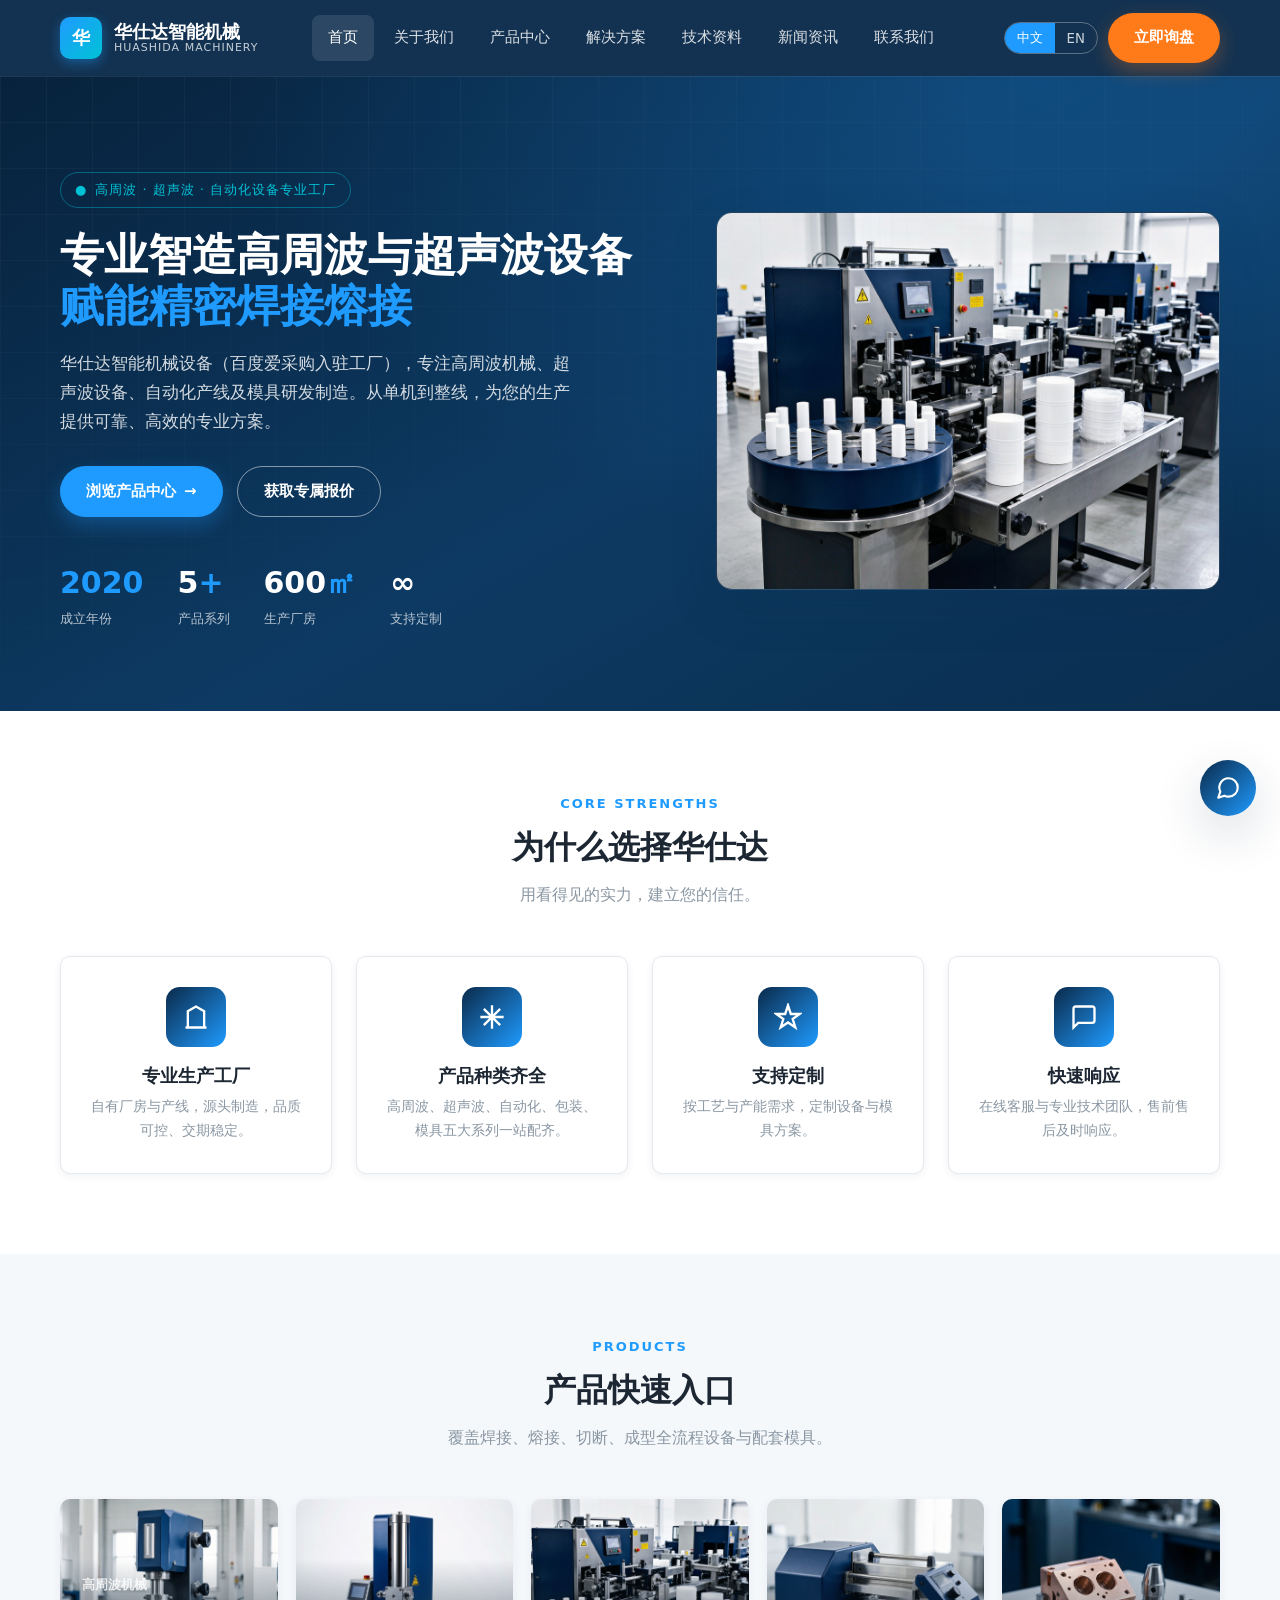
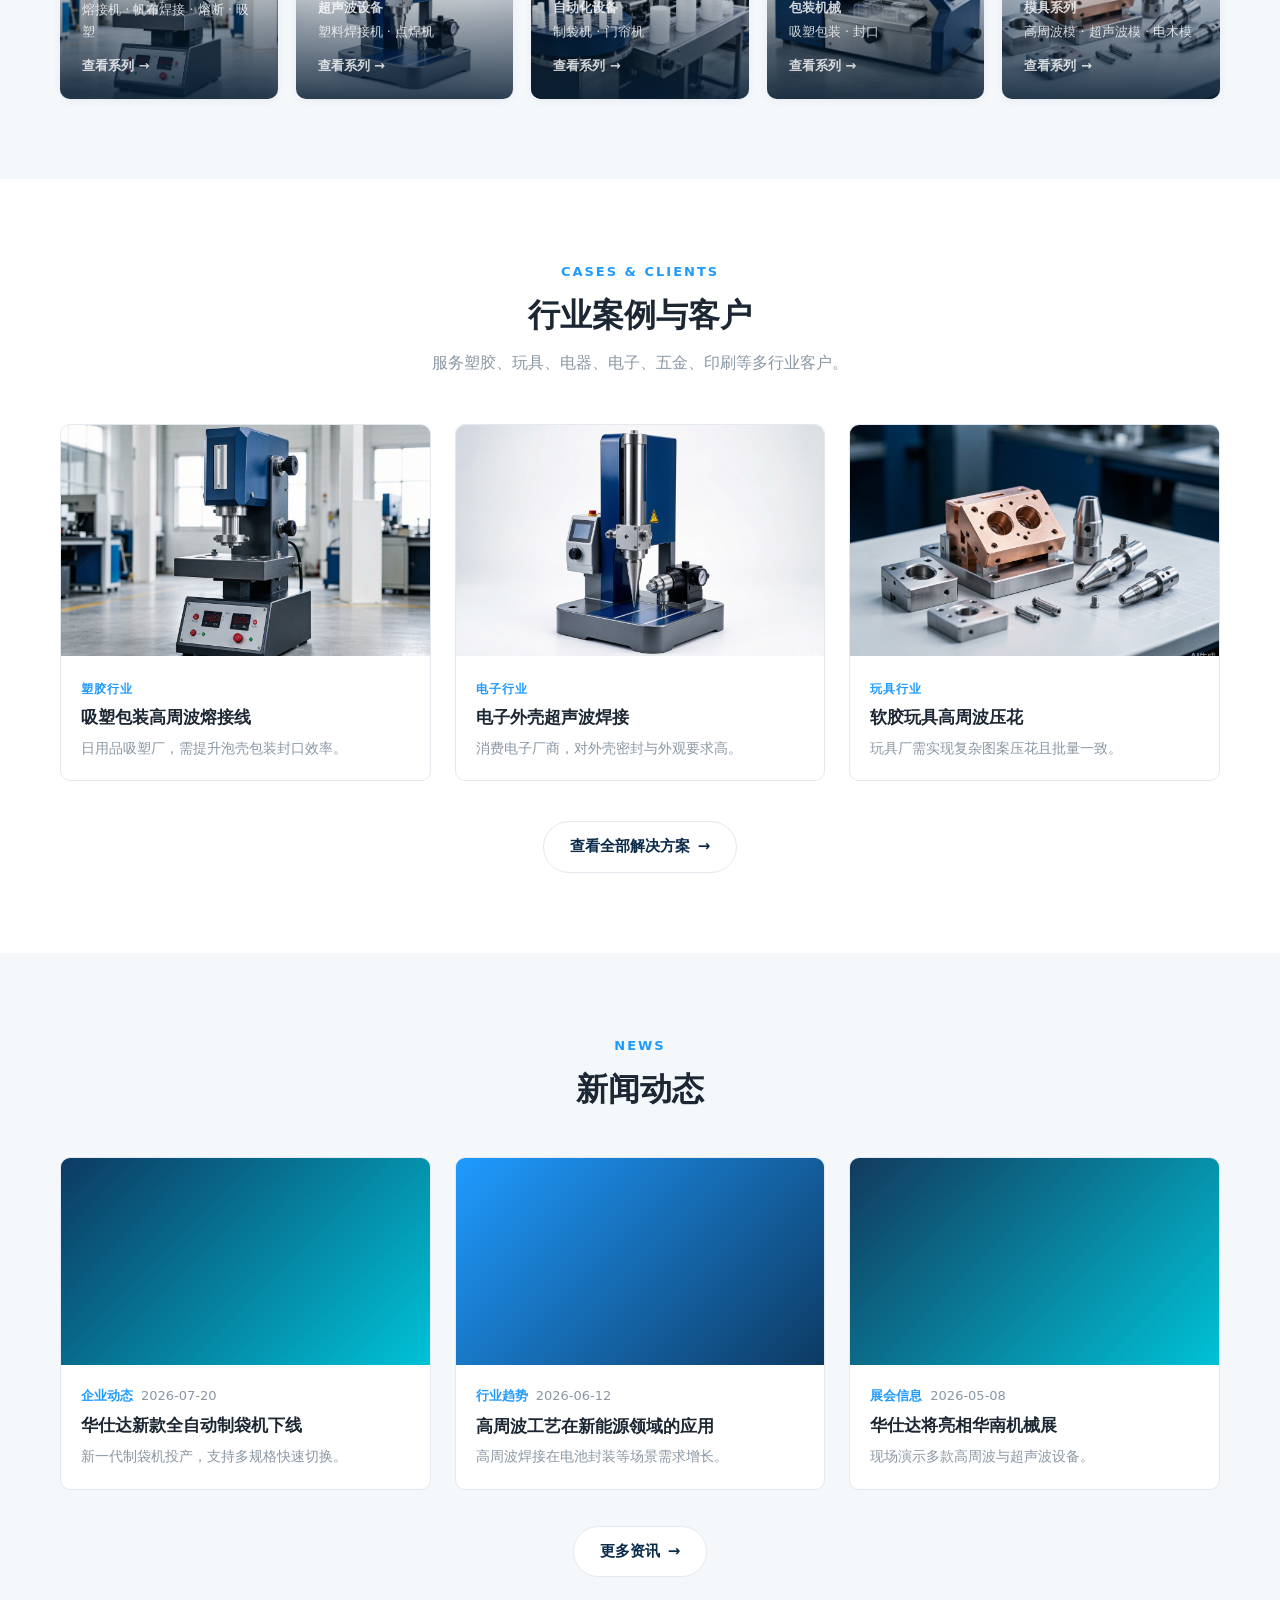
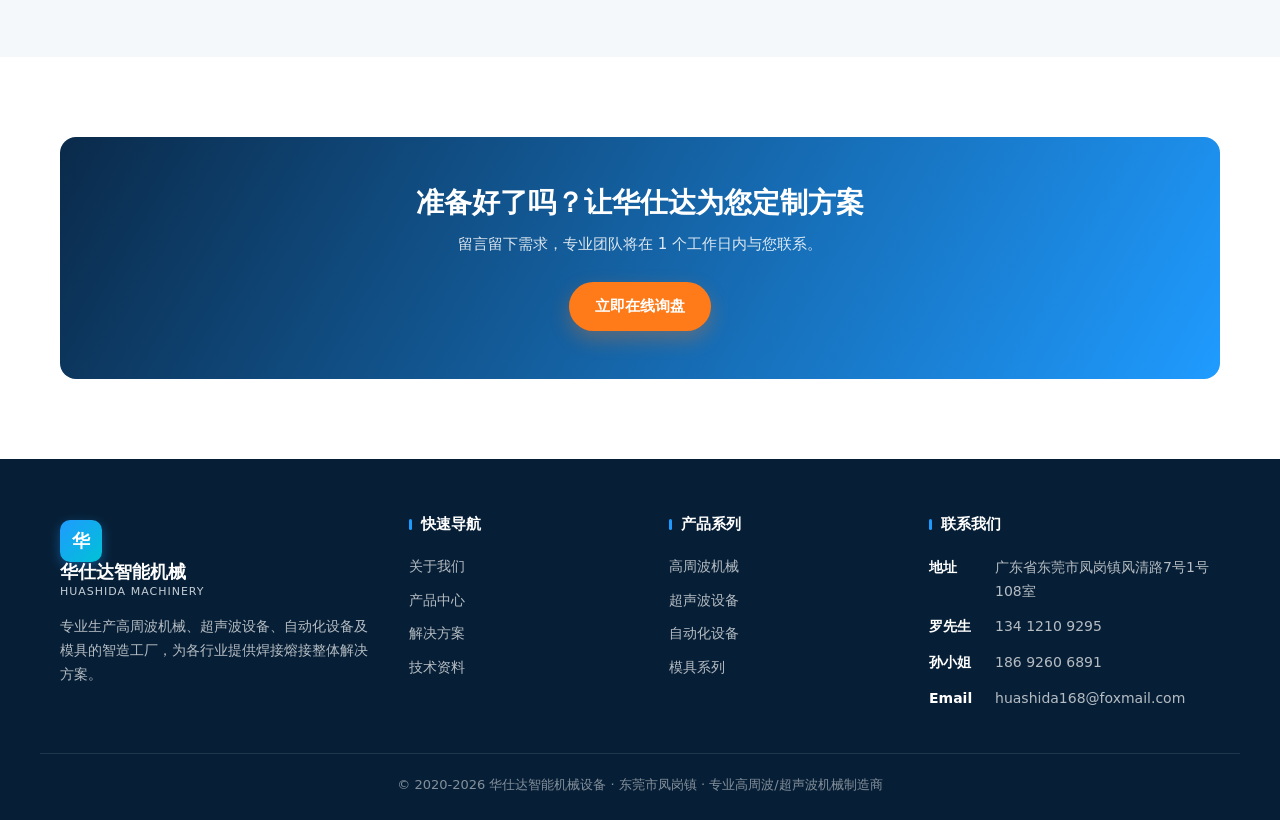
==== commit d1da2bf5: "feat: 主页大图/案例卡片接入 /admin 后台可编辑" ====
--- a/index.html
+++ b/index.html
@@ -56,7 +56,7 @@
         </div>
       </div>
       <div class="hero__visual">
-        <img class="scene-svg" src="assets/images/automation.png" alt="华仕达智能机械自动化生产线实景">
+        <img class="scene-svg" id="heroImg" src="assets/images/automation.png" alt="华仕达智能机械自动化生产线实景">
       </div>
     </div>
   </section>
@@ -158,32 +158,7 @@
         <h2><span data-zh>行业案例与客户</span><span data-en>Cases &amp; Clients</span></h2>
         <p><span data-zh>服务塑胶、玩具、电器、电子、五金、印刷等多行业客户。</span><span data-en>Serving plastics, toys, appliances, electronics, hardware &amp; printing.</span></p>
       </div>
-      <div class="case-grid">
-        <div class="case-card">
-          <div class="case-card__thumb"><svg viewBox="0 0 320 200" preserveAspectRatio="none"><rect width="320" height="200" fill="#0d3a63"/><rect x="40" y="60" width="240" height="90" rx="8" fill="#1f9bff" opacity=".3"/><circle cx="160" cy="105" r="30" fill="#00c2d6"/></svg></div>
-          <div class="case-card__body">
-            <span class="ind"><span data-zh>塑胶行业</span><span data-en>Plastics</span></span>
-            <h3><span data-zh>吸塑包装高周波熔接线</span><span data-en>Blister Welding Line</span></h3>
-            <p><span data-zh>为日用品吸塑厂部署全自动熔接产线，效率提升约40%。</span><span data-en>Auto welding line for a blister plant — ~40% efficiency gain.</span></p>
-          </div>
-        </div>
-        <div class="case-card">
-          <div class="case-card__thumb"><svg viewBox="0 0 320 200" preserveAspectRatio="none"><rect width="320" height="200" fill="#123a5e"/><rect x="60" y="50" width="60" height="100" rx="6" fill="#1f9bff" opacity=".35"/><rect x="140" y="70" width="60" height="80" rx="6" fill="#00c2d6" opacity=".5"/><rect x="220" y="90" width="50" height="60" rx="6" fill="#c5ced6"/></svg></div>
-          <div class="case-card__body">
-            <span class="ind"><span data-zh>电子行业</span><span data-en>Electronics</span></span>
-            <h3><span data-zh>超声波塑料焊接方案</span><span data-en>Ultrasonic Welding</span></h3>
-            <p><span data-zh>为电子外壳厂商提供精密焊接，良品率显著提升。</span><span data-en>Precision welding for enclosures — higher yield rate.</span></p>
-          </div>
-        </div>
-        <div class="case-card">
-          <div class="case-card__thumb"><svg viewBox="0 0 320 200" preserveAspectRatio="none"><rect width="320" height="200" fill="#0d3a63"/><path d="M40 150 L110 70 L180 150 Z" fill="#1f9bff" opacity=".3"/><path d="M150 150 L220 80 L290 150 Z" fill="#00c2d6" opacity=".45"/></svg></div>
-          <div class="case-card__body">
-            <span class="ind"><span data-zh>玩具行业</span><span data-en>Toys</span></span>
-            <h3><span data-zh>软胶玩具高周波压花</span><span data-en>Soft Toy Embossing</span></h3>
-            <p><span data-zh>定制模具实现复杂压花，外观一致性强。</span><span data-en>Custom molds for complex embossing with consistent finish.</span></p>
-          </div>
-        </div>
-      </div>
+      <div class="case-grid" id="homeCaseGrid"></div>
 
       <div style="text-align:center;margin-top:40px">
         <a href="solutions.html" class="btn btn--ghost"><span data-zh>查看全部解决方案</span><span data-en>All Solutions</span> →</a>
--- a/css/style.css
+++ b/css/style.css
@@ -504,3 +504,27 @@
 @media (max-width: 760px) {
   .cs-widget { right: 16px; bottom: 76px; }
 }
+
+/* ============================================================
+   案例媒体（图片/视频）、页面 Markdown 媒体、文章排版
+   ============================================================ */
+.sol-card__media { margin: -1px -1px 0; border-radius: var(--radius) var(--radius) 0 0; overflow: hidden; background: #0d3a63; }
+.sol-card__media img, .sol-card__media video { width: 100%; max-height: 280px; object-fit: cover; display: block; }
+
+.md-media { margin: 18px 0; }
+.md-media img, .md-media video { width: 100%; max-width: 880px; border-radius: 12px; display: block; }
+
+.page-article { max-width: 880px; margin: 0 auto; line-height: 1.85; color: var(--c-text); }
+.page-article h1 { font-size: 30px; margin: 8px 0 22px; }
+.page-article h2 { font-size: 23px; margin: 28px 0 12px; }
+.page-article h3 { font-size: 19px; margin: 22px 0 10px; }
+.page-article p { margin: 0 0 14px; }
+.page-article ul { margin: 0 0 14px; padding-left: 22px; }
+.page-article li { margin: 6px 0; }
+.page-article blockquote {
+  margin: 18px 0; padding: 12px 18px; border-left: 4px solid var(--c-tech);
+  background: var(--c-bg-soft); border-radius: 0 10px 10px 0; color: var(--c-muted);
+}
+.page-article a { color: var(--c-tech); }
+.page-article code { background: #eef3f8; padding: 2px 6px; border-radius: 6px; font-size: 13px; }
+
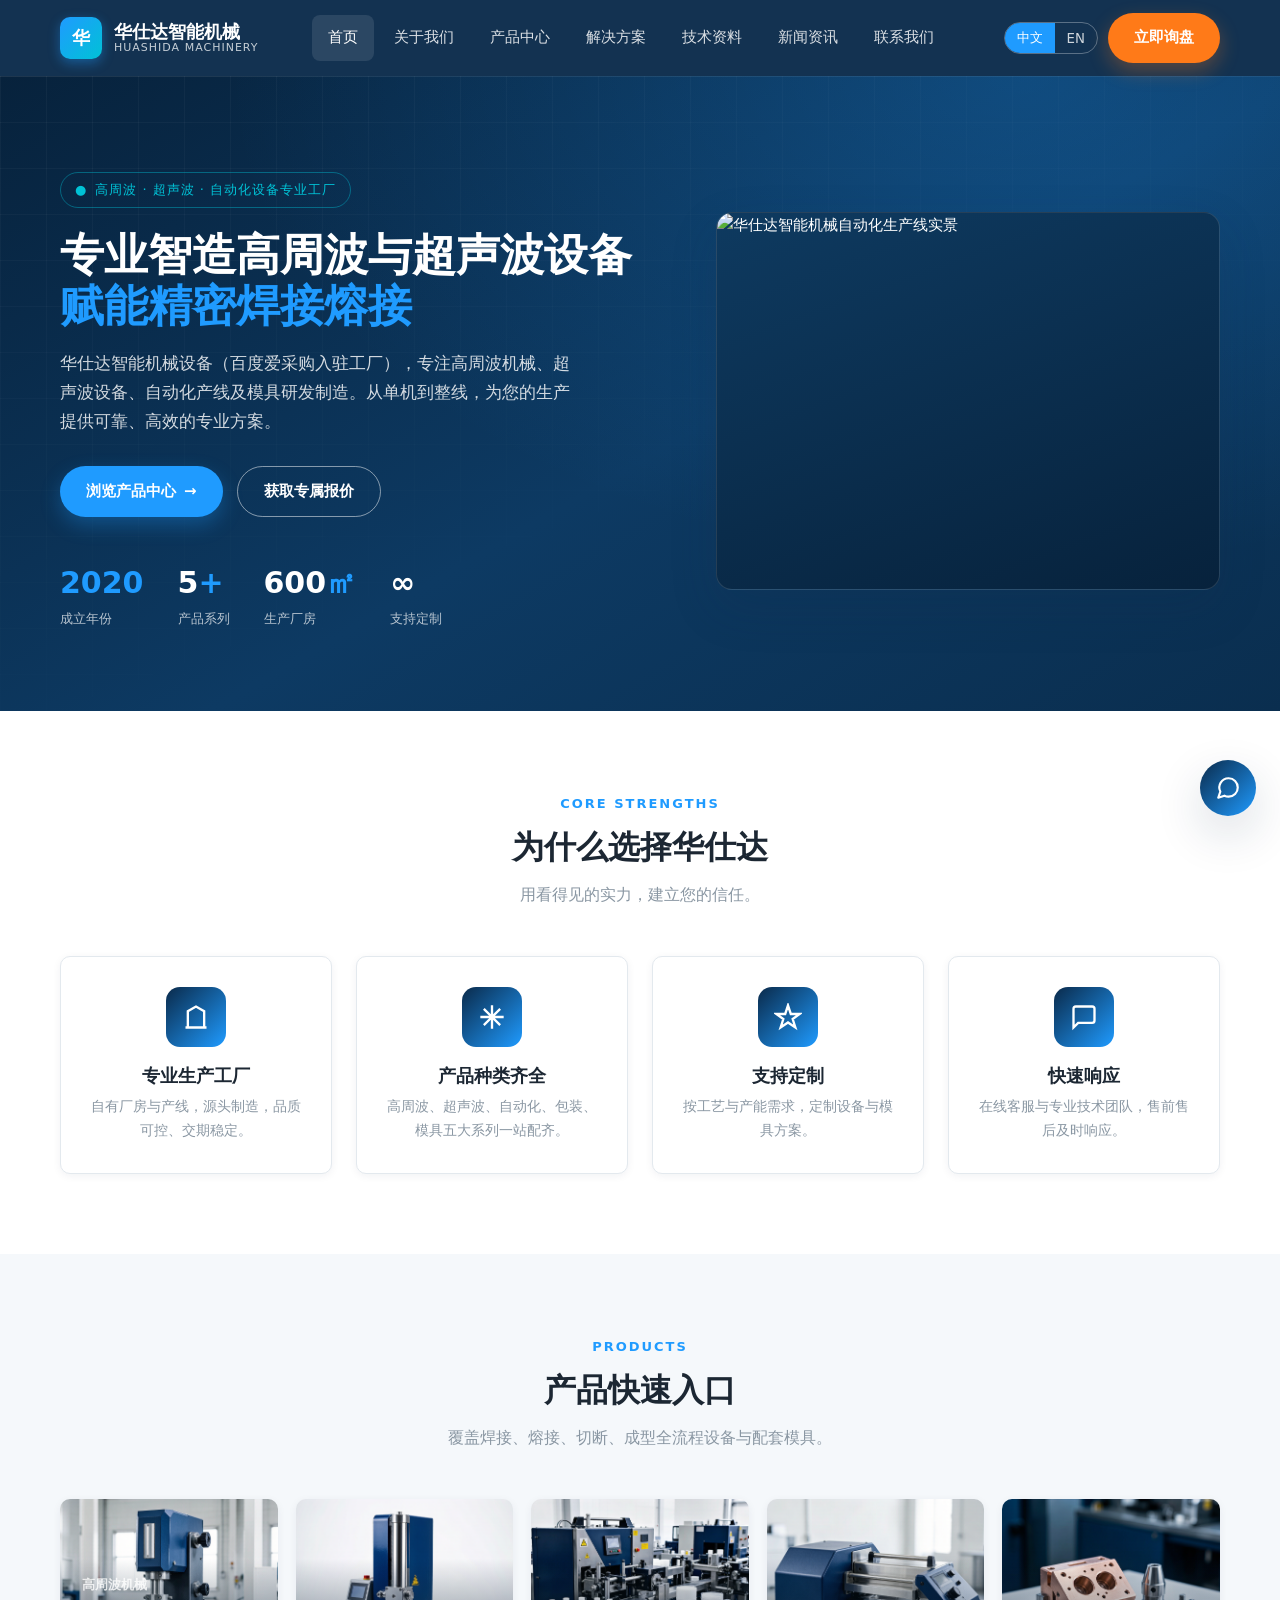
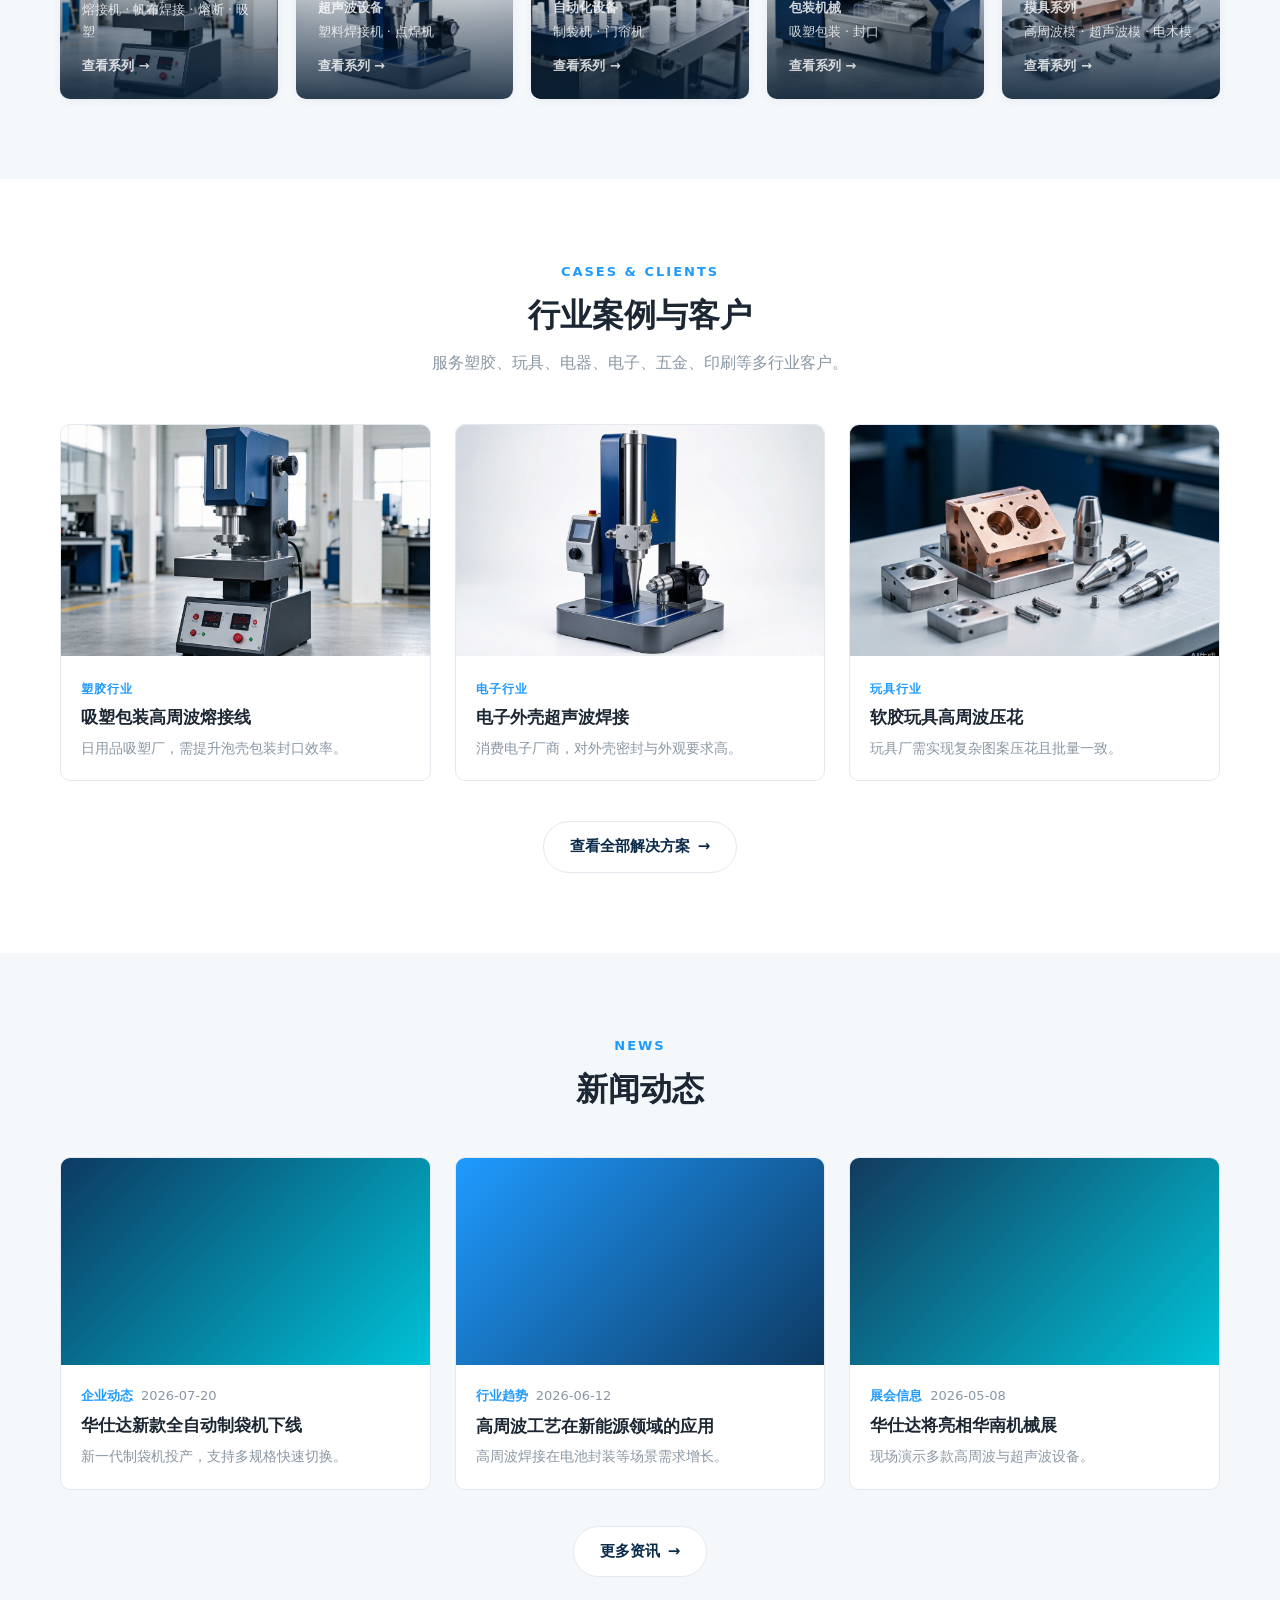
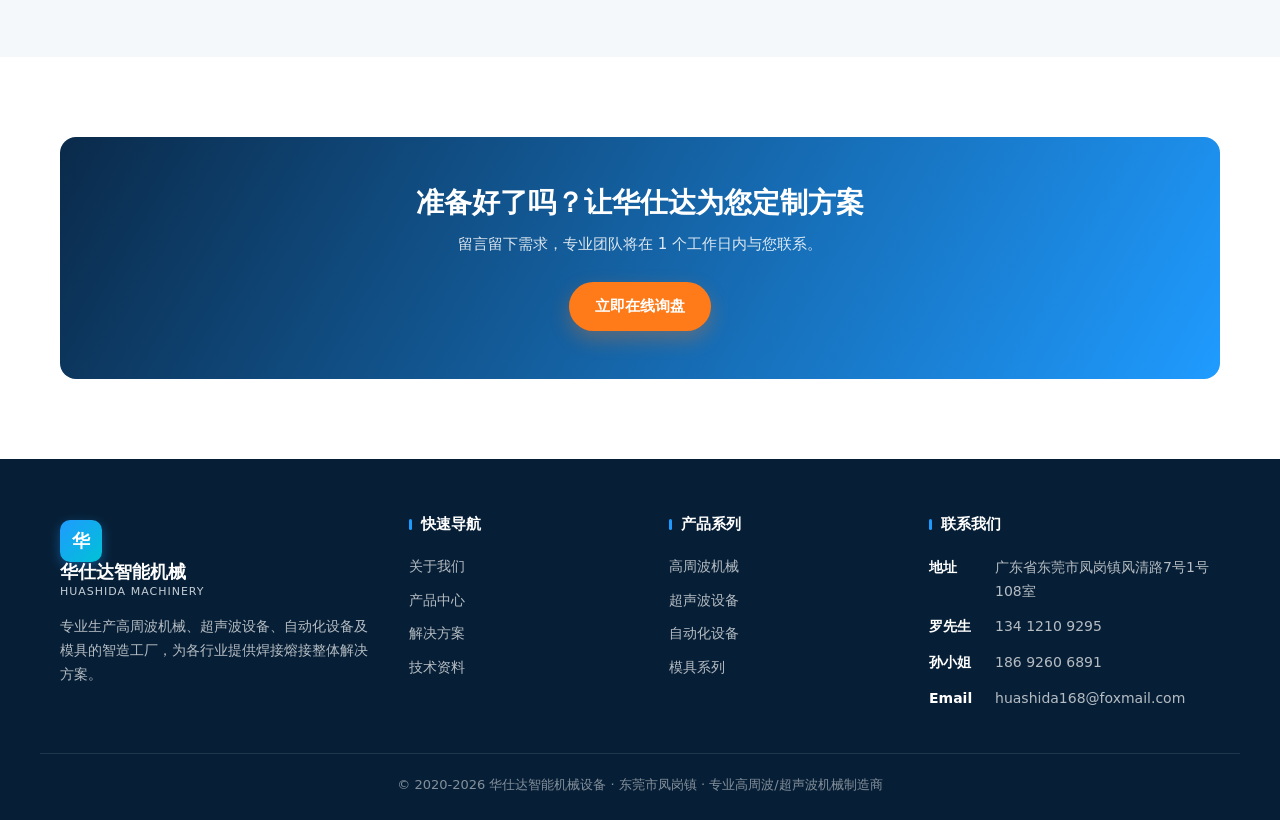
==== commit b437e6d9: "feat: 产品分类卡片图片接入 /admin 后台可编辑" ====
--- a/index.html
+++ b/index.html
@@ -111,35 +111,35 @@
         <p><span data-zh>覆盖焊接、熔接、切断、成型全流程设备与配套模具。</span><span data-en>Full-process equipment &amp; tooling for welding, cutting and forming.</span></p>
       </div>
       <div class="cat-grid">
-        <a class="cat-card" href="products.html#hf">
+        <a class="cat-card" data-cat="hf" href="products.html#hf">
           <div class="cat-card__bg"><svg viewBox="0 0 200 200" preserveAspectRatio="none"><rect width="200" height="200" fill="#0d3a63"/><circle cx="160" cy="40" r="60" fill="#1f9bff" opacity=".25"/></svg></div>
           <div class="cat-card__ov"></div>
           <h3><span data-zh>高周波机械</span><span data-en>HF Machines</span></h3>
           <span><span data-zh>熔接机 · 帆布焊接 · 熔断 · 吸塑</span><span data-en>Welders · Canvas · Cutting · Blister</span></span>
           <i><span data-zh>查看系列 →</span><span data-en>View →</span></i>
         </a>
-        <a class="cat-card" href="products.html#ultrasonic">
+        <a class="cat-card" data-cat="ultrasonic" href="products.html#ultrasonic">
           <div class="cat-card__bg"><svg viewBox="0 0 200 200" preserveAspectRatio="none"><rect width="200" height="200" fill="#123a5e"/><circle cx="40" cy="160" r="60" fill="#00c2d6" opacity=".25"/></svg></div>
           <div class="cat-card__ov"></div>
           <h3><span data-zh>超声波设备</span><span data-en>Ultrasonic</span></h3>
           <span><span data-zh>塑料焊接机 · 点焊机</span><span data-en>Plastic Welder · Spot</span></span>
           <i><span data-zh>查看系列 →</span><span data-en>View →</span></i>
         </a>
-        <a class="cat-card" href="products.html#auto">
+        <a class="cat-card" data-cat="auto" href="products.html#auto">
           <div class="cat-card__bg"><svg viewBox="0 0 200 200" preserveAspectRatio="none"><rect width="200" height="200" fill="#0d3a63"/><circle cx="100" cy="100" r="70" fill="#1f9bff" opacity=".2"/></svg></div>
           <div class="cat-card__ov"></div>
           <h3><span data-zh>自动化设备</span><span data-en>Automation</span></h3>
           <span><span data-zh>制袋机 · 门帘机</span><span data-en>Bag Maker · Door</span></span>
           <i><span data-zh>查看系列 →</span><span data-en>View →</span></i>
         </a>
-        <a class="cat-card" href="products.html#pack">
+        <a class="cat-card" data-cat="pack" href="products.html#pack">
           <div class="cat-card__bg"><svg viewBox="0 0 200 200" preserveAspectRatio="none"><rect width="200" height="200" fill="#123a5e"/><circle cx="160" cy="160" r="60" fill="#00c2d6" opacity=".22"/></svg></div>
           <div class="cat-card__ov"></div>
           <h3><span data-zh>包装机械</span><span data-en>Packaging</span></h3>
           <span><span data-zh>吸塑包装 · 封口</span><span data-en>Blister Pack · Seal</span></span>
           <i><span data-zh>查看系列 →</span><span data-en>View →</span></i>
         </a>
-        <a class="cat-card" href="products.html#mold">
+        <a class="cat-card" data-cat="mold" href="products.html#mold">
           <div class="cat-card__bg"><svg viewBox="0 0 200 200" preserveAspectRatio="none"><rect width="200" height="200" fill="#0d3a63"/><circle cx="40" cy="40" r="60" fill="#1f9bff" opacity=".22"/></svg></div>
           <div class="cat-card__ov"></div>
           <h3><span data-zh>模具系列</span><span data-en>Tooling</span></h3>
